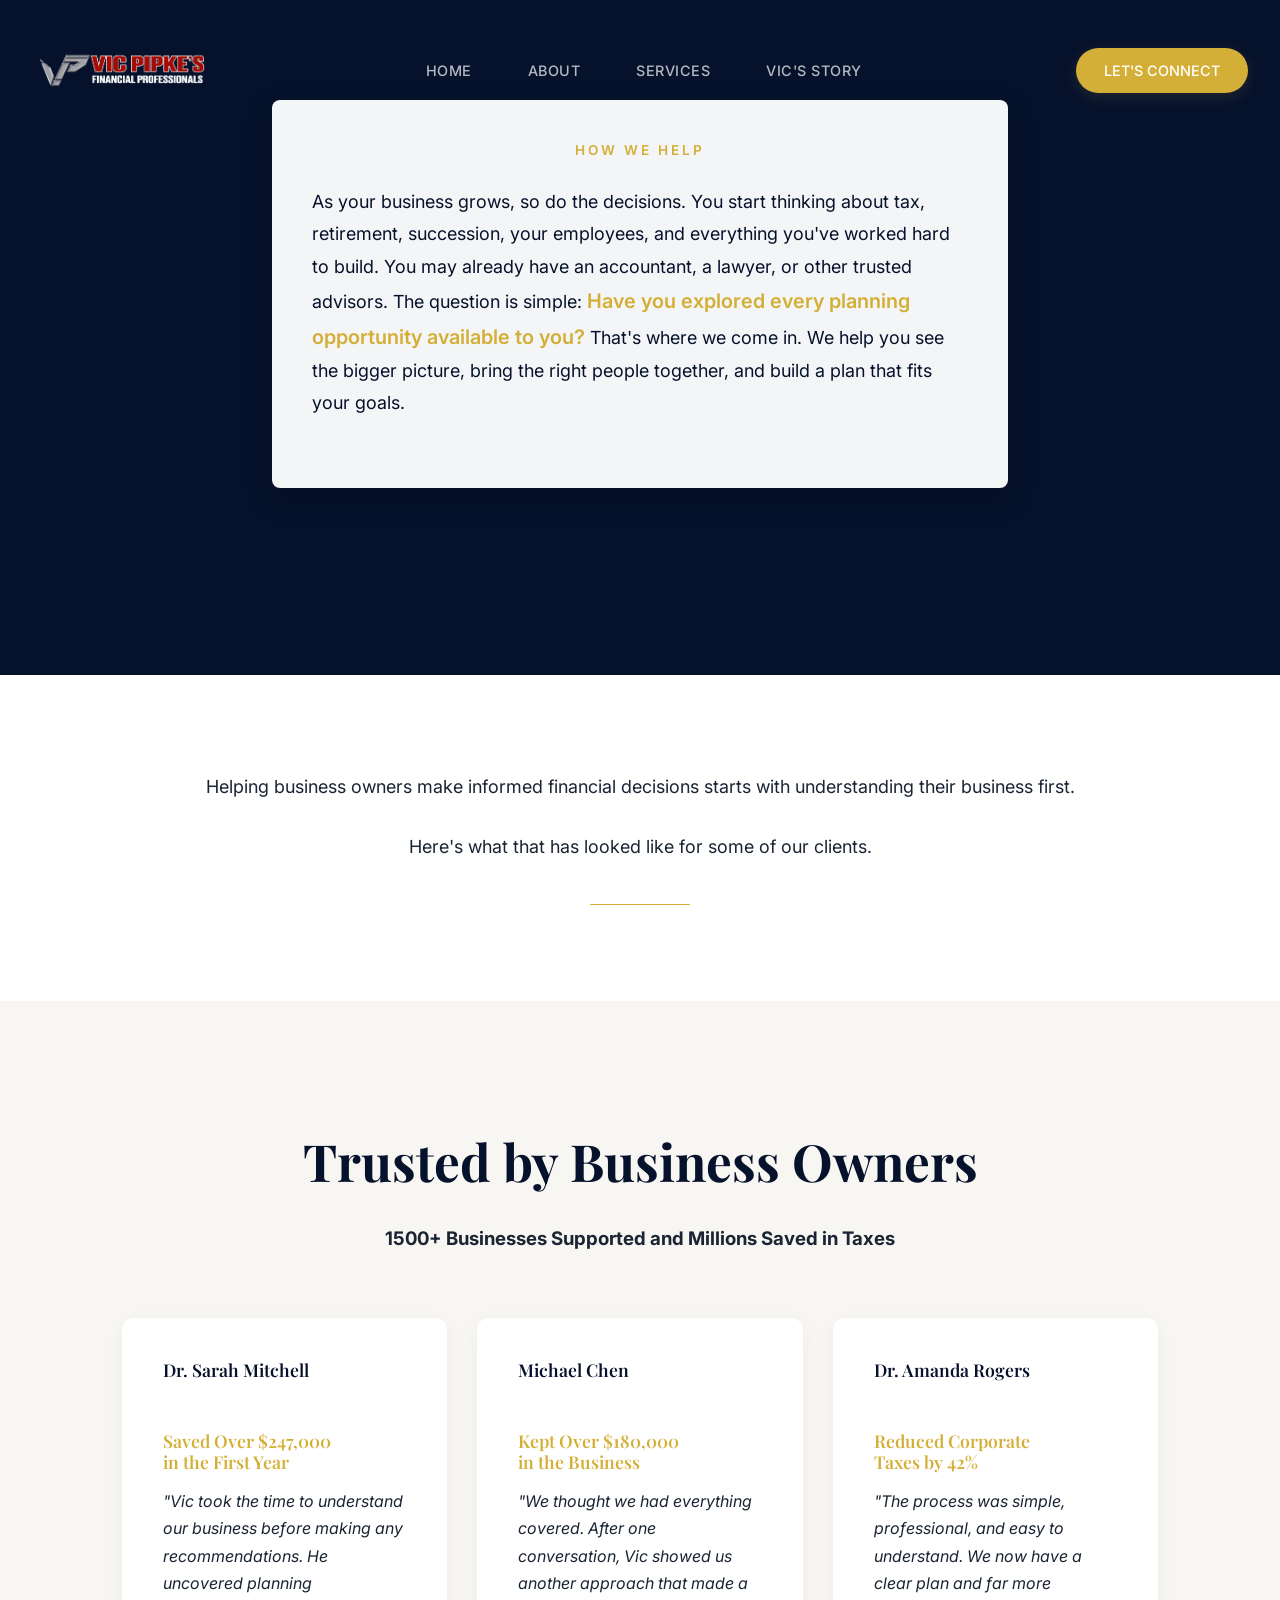
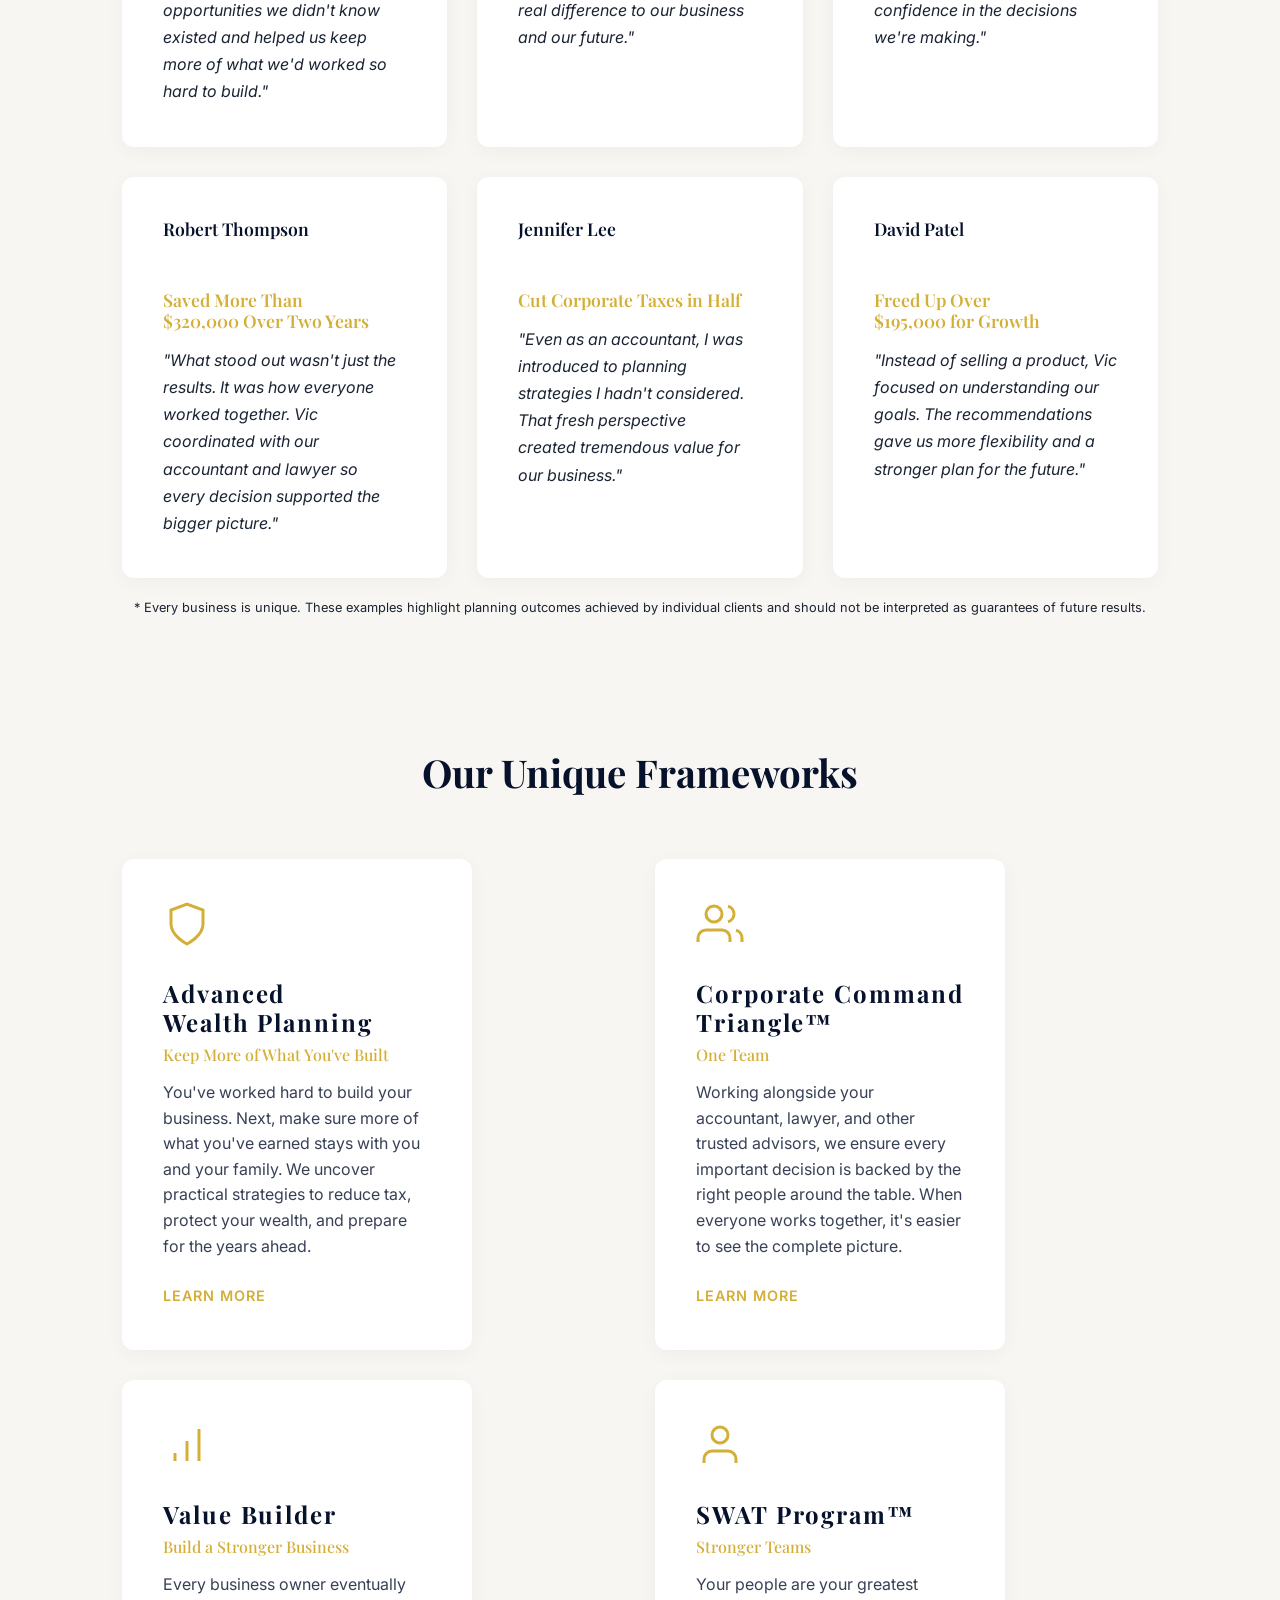
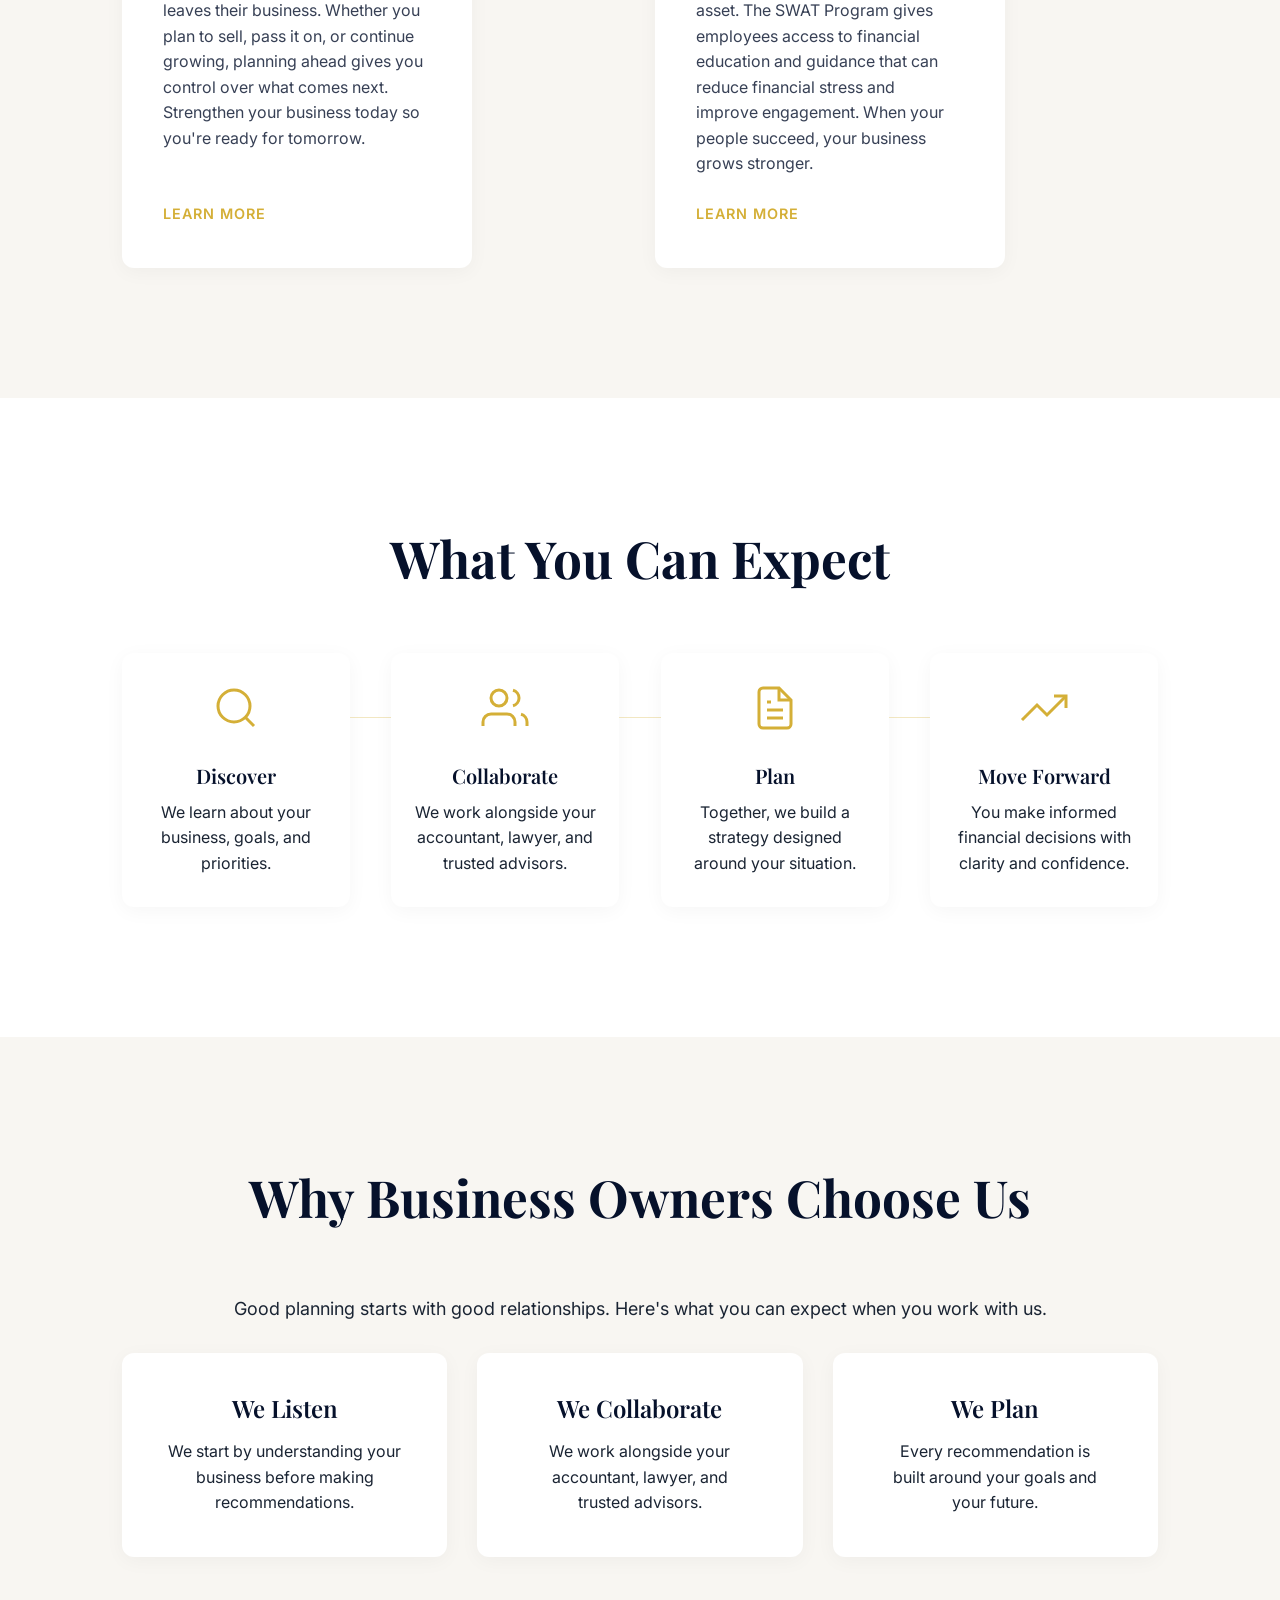
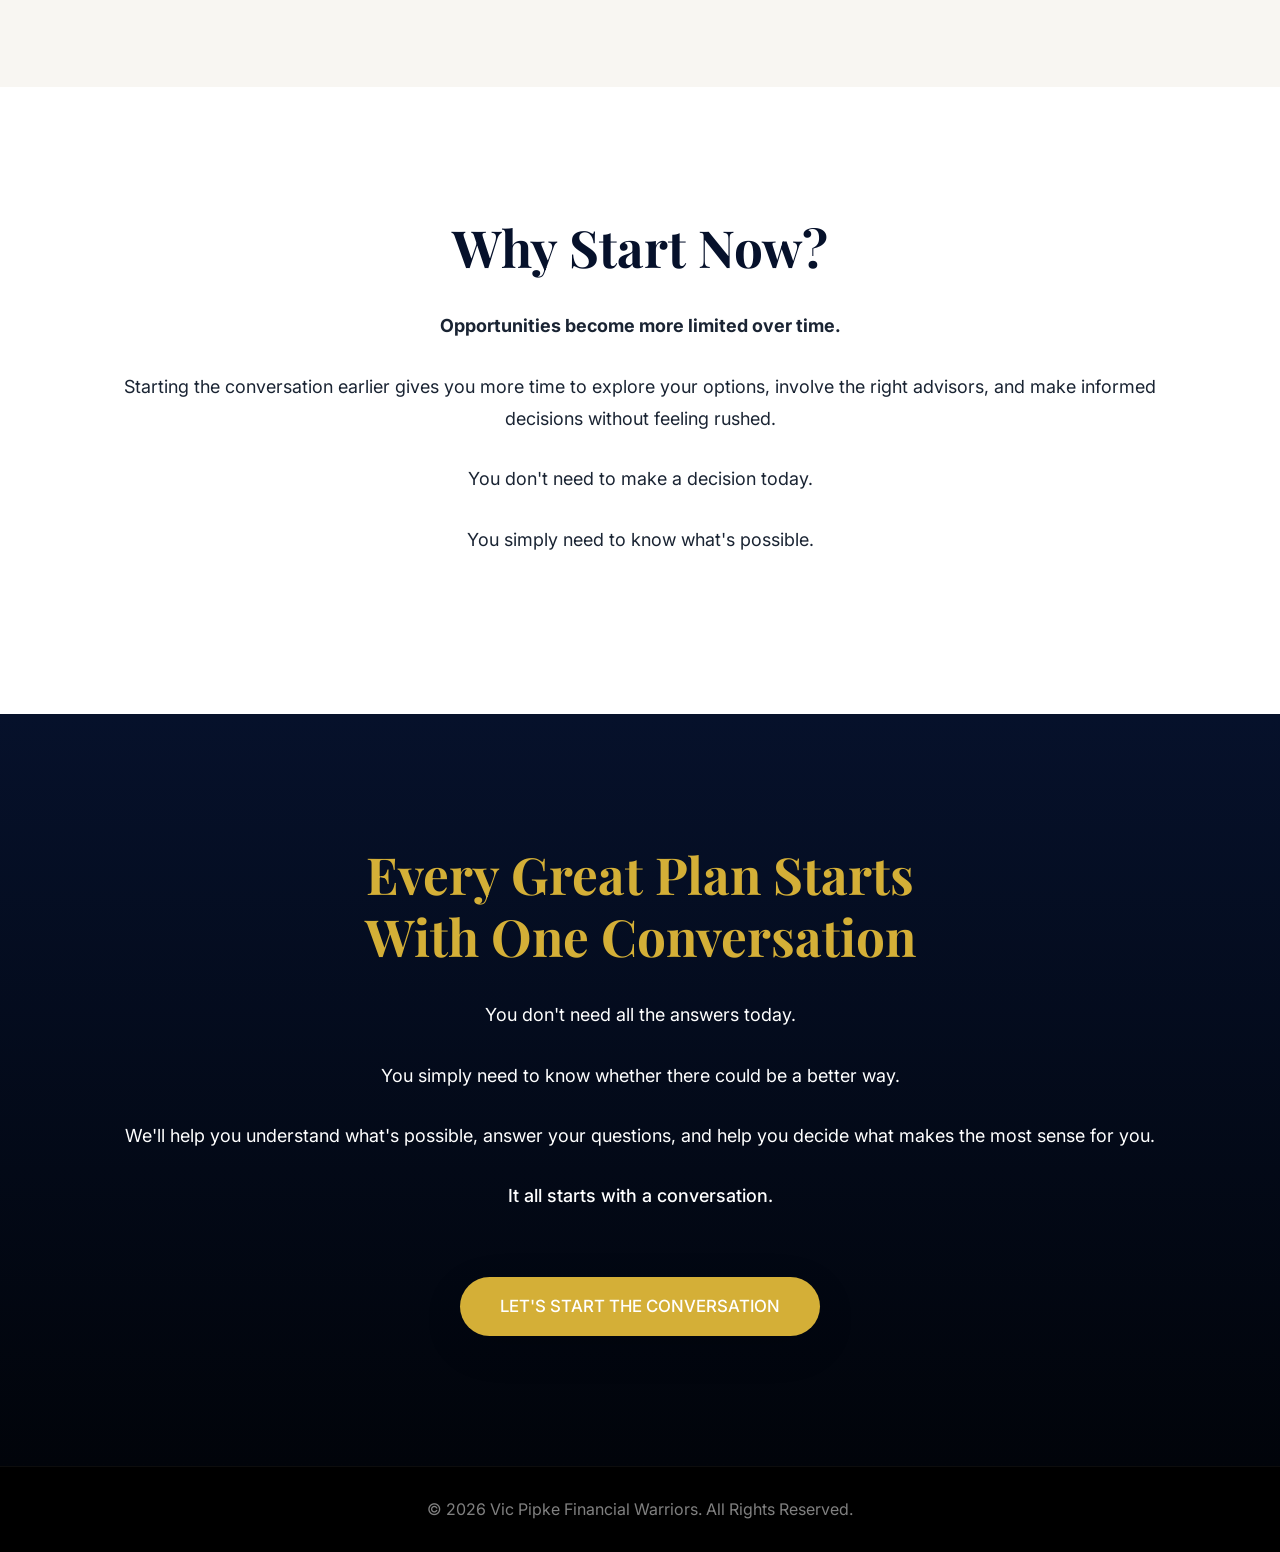
==== services.html @ 6a3a05a7 "update" ====
<!DOCTYPE html>
<html lang="en">
<head>
  <meta charset="UTF-8">
  <meta name="viewport" content="width=device-width, initial-scale=1.0">
  <title>How We Help | Vic Pipke Financial Warriors</title>
  <link rel="stylesheet" href="assets/css/styles.css">
  <link rel="preconnect" href="https://fonts.googleapis.com">
  <link rel="preconnect" href="https://fonts.gstatic.com" crossorigin>
  <link href="https://fonts.googleapis.com/css2?family=Playfair+Display:wght@400;500;600;700&family=Inter:wght@300;400;500;600&display=swap" rel="stylesheet">
</head>
<body>

  <!-- Premium Main Navigation -->
  <header class="site-header">
    <div class="nav-container">
      <div class="nav-logo">
        <a href="index.html">
          <img src="assets/images/vic-pipke-logo.png" alt="Vic Pipke's Financial Professionals Logo">
        </a>
      </div>
      <div class="nav-links-wrapper desktop-nav">
        <div class="nav-active-indicator"></div>
        <ul class="nav-links">
          <li><a href="index.html" class="nav-link">HOME</a></li>
          <li><a href="about.html" class="nav-link">ABOUT</a></li>
          <li><a href="services.html" class="nav-link" style="color: var(--color-primary); font-weight: 500;">SERVICES</a></li>
          <li><a href="index.html#story" class="nav-link">VIC'S STORY</a></li>
        </ul>
      </div>
      <div class="nav-controls">
        <div class="nav-cta">
          <a href="https://calendly.com/vp--22/qualifying-call" target="_blank" rel="noopener noreferrer" class="button-primary"><span class="btn-text">LET'S CONNECT</span><div class="btn-sweep"></div></a>
        </div>
        <button class="mobile-menu-toggle" aria-label="Toggle menu" aria-expanded="false">
          <span class="hamburger-line"></span>
          <span class="hamburger-line"></span>
          <span class="hamburger-line"></span>
        </button>
      </div>
    </div>
    
    <div class="mobile-menu" aria-hidden="true">
      <ul class="mobile-nav-links">
        <li><a href="index.html" class="mobile-nav-link">HOME</a></li>
        <li><a href="about.html" class="mobile-nav-link">ABOUT</a></li>
        <li><a href="services.html" class="mobile-nav-link" style="color: var(--color-primary);">SERVICES</a></li>
        <li><a href="index.html#story" class="mobile-nav-link">VIC'S STORY</a></li>
      </ul>
    </div>
  </header>

  <main>
    <section id="hero-services" class="hero-section hero-editorial bg-navy" style="min-height: 60vh; display: flex; align-items: center; justify-content: center; padding-top: 100px; padding-bottom: 100px;">
      <div class="hero-content-container services-hero-content">
        <div class="services-hero-inner silver-card">
          <div class="hero-eyebrow">How We Help</div>
          <div class="editorial-body services-hero-body" style="color: var(--color-navy); text-align: left;">
            <p>As your business grows, so do the decisions. You start thinking about tax, retirement, succession, your employees, and everything you've worked hard to build. You may already have an accountant, a lawyer, or other trusted advisors. The question is simple: <span class="highlight-text">Have you explored every planning opportunity available to you?</span> That's where we come in. We help you see the bigger picture, bring the right people together, and build a plan that fits your goals.</p>
          </div>
        </div>
      </div>
    </section>

    <!-- Hero Transition -->
    <section class="hero-transition bg-white">
      <div class="container">
        <div class="transition-content text-center">
          <p class="editorial-body">Helping business owners make informed financial decisions starts with understanding their business first.</p>
          <p class="editorial-body">Here's what that has looked like for some of our clients.</p>
        </div>
        <div class="premium-divider-gold"></div>
      </div>
    </section>

    <!-- Testimonials Section -->
    <section id="testimonials" class="testimonials-section bg-cream section-spacing">
      <div class="container">
        <div class="section-header text-center">
          <h1 class="section-heading">Trusted by Business Owners</h1>
          <p style="font-weight: bold; font-size: 14pt; margin-top: 15px;">1500+ Businesses Supported and Millions Saved in Taxes</p>
        </div>
        
        <div class="testimonial-grid">
          <!-- Featured Testimonial -->
          <div class="unified-card">
            <div class="client-meta">
              <div class="client-info">
                <h3 class="client-name">Dr. Sarah Mitchell</h3>
                <p class="client-title">Dental Practice Owner</p>
              </div>
            </div>
            <h4 class="savings-headline">Saved Over $247,000 in the First Year</h4>
            <p class="testimonial-quote">"Vic took the time to understand our business before making any recommendations. He uncovered planning opportunities we didn't know existed and helped us keep more of what we'd worked so hard to build."</p>
          </div>

          <!-- Supporting Testimonial 2 -->
          <div class="unified-card">
            <div class="client-meta">
              <div class="client-info">
                <h3 class="client-name">Michael Chen</h3>
                <p class="client-title">Software Development Firm</p>
              </div>
            </div>
            <h4 class="savings-headline">Kept Over $180,000 in the Business</h4>
            <p class="testimonial-quote">"We thought we had everything covered. After one conversation, Vic showed us another approach that made a real difference to our business and our future."</p>
          </div>

          <!-- Supporting Testimonial 3 -->
          <div class="unified-card">
            <div class="client-meta">
              <div class="client-info">
                <h3 class="client-name">Dr. Amanda Rogers</h3>
                <p class="client-title">Medical Clinic</p>
              </div>
            </div>
            <h4 class="savings-headline">Reduced Corporate Taxes by 42%</h4>
            <p class="testimonial-quote">"The process was simple, professional, and easy to understand. We now have a clear plan and far more confidence in the decisions we're making."</p>
          </div>

          <!-- Supporting Testimonial 4 -->
          <div class="unified-card">
            <div class="client-meta">
              <div class="client-info">
                <h3 class="client-name">Robert Thompson</h3>
                <p class="client-title">Real Estate Developer</p>
              </div>
            </div>
            <h4 class="savings-headline">Saved More Than $320,000 Over Two Years</h4>
            <p class="testimonial-quote">"What stood out wasn't just the results. It was how everyone worked together. Vic coordinated with our accountant and lawyer so every decision supported the bigger picture."</p>
          </div>

          <!-- Supporting Testimonial 5 -->
          <div class="unified-card">
            <div class="client-meta">
              <div class="client-info">
                <h3 class="client-name">Jennifer Lee</h3>
                <p class="client-title">Accounting Firm Owner</p>
              </div>
            </div>
            <h4 class="savings-headline">Cut Corporate Taxes in Half</h4>
            <p class="testimonial-quote">"Even as an accountant, I was introduced to planning strategies I hadn't considered. That fresh perspective created tremendous value for our business."</p>
          </div>

          <!-- Supporting Testimonial 6 -->
          <div class="unified-card">
            <div class="client-meta">
              <div class="client-info">
                <h3 class="client-name">David Patel</h3>
                <p class="client-title">Manufacturing Business Owner</p>
              </div>
            </div>
            <h4 class="savings-headline">Freed Up Over $195,000 for Growth</h4>
            <p class="testimonial-quote">"Instead of selling a product, Vic focused on understanding our goals. The recommendations gave us more flexibility and a stronger plan for the future."</p>
          </div>
        </div>
        <p class="disclaimer-text text-center mt-l">* Every business is unique. These examples highlight planning outcomes achieved by individual clients and should not be interpreted as guarantees of future results.</p>
      </div>
    </section>



    <!-- Planning Framework Cards -->
    <section id="frameworks" class="frameworks-section bg-cream section-spacing" style="padding-top: 0;">
      <div class="container">
        <div class="section-header text-center">
          <h2 class="section-heading">Our Unique Frameworks</h2>
        </div>
        <div class="framework-cards-grid">
          
          <!-- Card One -->
          <div class="unified-card framework-card">
            <div class="framework-icon-container">
              <svg class="gold-outline-icon" viewBox="0 0 24 24" fill="none" stroke="currentColor" stroke-width="1.5"><path d="M12 22s8-4 8-10V5l-8-3-8 3v7c0 6 8 10 8 10z"></path></svg>
            </div>
            <h3 class="card-heading">Advanced Wealth Planning</h3>
            <h4 class="card-subheading">Keep More of What You've Built</h4>
            <p class="card-body">You've worked hard to build your business. Next, make sure more of what you've earned stays with you and your family. We uncover practical strategies to reduce tax, protect your wealth, and prepare for the years ahead.</p>
            <div class="card-footer">
              <a href="https://calendly.com/vp--22/qualifying-call" class="gold-text-btn">Learn More</a>
            </div>
          </div>

          <!-- Card Two -->
          <div class="unified-card framework-card">
            <div class="framework-icon-container">
              <svg class="gold-outline-icon" viewBox="0 0 24 24" fill="none" stroke="currentColor" stroke-width="1.5"><path d="M17 21v-2a4 4 0 0 0-4-4H5a4 4 0 0 0-4 4v2"></path><circle cx="9" cy="7" r="4"></circle><path d="M23 21v-2a4 4 0 0 0-3-3.87"></path><path d="M16 3.13a4 4 0 0 1 0 7.75"></path></svg>
            </div>
            <h3 class="card-heading">Corporate Command Triangle™</h3>
            <h4 class="card-subheading">One Team</h4>
            <p class="card-body">Working alongside your accountant, lawyer, and other trusted advisors, we ensure every important decision is backed by the right people around the table. When everyone works together, it's easier to see the complete picture.</p>
            <div class="card-footer">
              <a href="https://calendly.com/vp--22/qualifying-call" class="gold-text-btn">Learn More</a>
            </div>
          </div>

          <!-- Card Three -->
          <div class="unified-card framework-card">
            <div class="framework-icon-container">
              <svg class="gold-outline-icon" viewBox="0 0 24 24" fill="none" stroke="currentColor" stroke-width="1.5"><line x1="12" y1="20" x2="12" y2="10"></line><line x1="18" y1="20" x2="18" y2="4"></line><line x1="6" y1="20" x2="6" y2="16"></line></svg>
            </div>
            <h3 class="card-heading">Value Builder</h3>
            <h4 class="card-subheading">Build a Stronger Business</h4>
            <p class="card-body">Every business owner eventually leaves their business. Whether you plan to sell, pass it on, or continue growing, planning ahead gives you control over what comes next. Strengthen your business today so you're ready for tomorrow.</p>
            <div class="card-footer">
              <a href="https://calendly.com/vp--22/qualifying-call" class="gold-text-btn">Learn More</a>
            </div>
          </div>

          <!-- Card Four -->
          <div class="unified-card framework-card">
            <div class="framework-icon-container">
              <svg class="gold-outline-icon" viewBox="0 0 24 24" fill="none" stroke="currentColor" stroke-width="1.5"><path d="M20 21v-2a4 4 0 0 0-4-4H8a4 4 0 0 0-4 4v2"></path><circle cx="12" cy="7" r="4"></circle></svg>
            </div>
            <h3 class="card-heading">SWAT Program™</h3>
            <h4 class="card-subheading">Stronger Teams</h4>
            <p class="card-body">Your people are your greatest asset. The SWAT Program gives employees access to financial education and guidance that can reduce financial stress and improve engagement. When your people succeed, your business grows stronger.</p>
            <div class="card-footer">
              <a href="https://calendly.com/vp--22/qualifying-call" class="gold-text-btn">Learn More</a>
            </div>
          </div>

        </div>
      </div>
    </section>

    <!-- What You Can Expect (Process) -->
    <section id="process" class="process-section bg-white section-spacing">
      <div class="container">
        <div class="section-header text-center">
          <h1 class="section-heading">What You Can Expect</h1>
        </div>
        
        <div class="process-timeline-container">
          <!-- Step 1 -->
          <div class="unified-card process-card">
            <div class="process-icon">
              <svg class="gold-outline-icon" viewBox="0 0 24 24" fill="none" stroke="currentColor" stroke-width="1.5"><circle cx="11" cy="11" r="8"></circle><line x1="21" y1="21" x2="16.65" y2="16.65"></line></svg>
            </div>
            <h3 class="card-heading text-center">Discover</h3>
            <p class="card-body text-center">We learn about your business, goals, and priorities.</p>
          </div>
          
          <div class="timeline-connector"></div>

          <!-- Step 2 -->
          <div class="unified-card process-card">
            <div class="process-icon">
              <svg class="gold-outline-icon" viewBox="0 0 24 24" fill="none" stroke="currentColor" stroke-width="1.5"><path d="M17 21v-2a4 4 0 0 0-4-4H5a4 4 0 0 0-4 4v2"></path><circle cx="9" cy="7" r="4"></circle><path d="M23 21v-2a4 4 0 0 0-3-3.87"></path><path d="M16 3.13a4 4 0 0 1 0 7.75"></path></svg>
            </div>
            <h3 class="card-heading text-center">Collaborate</h3>
            <p class="card-body text-center">We work alongside your accountant, lawyer, and trusted advisors.</p>
          </div>

          <div class="timeline-connector"></div>

          <!-- Step 3 -->
          <div class="unified-card process-card">
            <div class="process-icon">
              <svg class="gold-outline-icon" viewBox="0 0 24 24" fill="none" stroke="currentColor" stroke-width="1.5"><path d="M14 2H6a2 2 0 0 0-2 2v16a2 2 0 0 0 2 2h12a2 2 0 0 0 2-2V8z"></path><polyline points="14 2 14 8 20 8"></polyline><line x1="16" y1="13" x2="8" y2="13"></line><line x1="16" y1="17" x2="8" y2="17"></line><polyline points="10 9 9 9 8 9"></polyline></svg>
            </div>
            <h3 class="card-heading text-center">Plan</h3>
            <p class="card-body text-center">Together, we build a strategy designed around your situation.</p>
          </div>

          <div class="timeline-connector"></div>

          <!-- Step 4 -->
          <div class="unified-card process-card">
            <div class="process-icon">
              <svg class="gold-outline-icon" viewBox="0 0 24 24" fill="none" stroke="currentColor" stroke-width="1.5"><polyline points="23 6 13.5 15.5 8.5 10.5 1 18"></polyline><polyline points="17 6 23 6 23 12"></polyline></svg>
            </div>
            <h3 class="card-heading text-center">Move Forward</h3>
            <p class="card-body text-center">You make informed financial decisions with clarity and confidence.</p>
          </div>
        </div>
      </div>
    </section>

    <!-- Why Business Owners Choose Us -->
    <section class="features-section bg-cream section-spacing">
      <div class="container">
        <div class="section-header text-center">
          <h1 class="section-heading">Why Business Owners Choose Us</h1>
        </div>
        <div class="transition-content mx-auto mt-m mb-xl text-center">
          <p class="editorial-body">Good planning starts with good relationships. Here's what you can expect when you work with us.</p>
        </div>
        
        <div class="feature-cards-grid">
          <!-- Feature 1 -->
          <div class="unified-card feature-card text-center">
            <h2 class="card-heading">We Listen</h2>
            <p class="card-body">We start by understanding your business before making recommendations.</p>
          </div>
          <!-- Feature 2 -->
          <div class="unified-card feature-card text-center">
            <h2 class="card-heading">We Collaborate</h2>
            <p class="card-body">We work alongside your accountant, lawyer, and trusted advisors.</p>
          </div>
          <!-- Feature 3 -->
          <div class="unified-card feature-card text-center">
            <h2 class="card-heading">We Plan</h2>
            <p class="card-body">Every recommendation is built around your goals and your future.</p>
          </div>
        </div>
      </div>
    </section>

    <!-- Why Start Now? -->
    <section class="why-start-now bg-white section-spacing">
      <div class="container text-center">
        <h1 class="section-heading">Why Start Now?</h1>
        <div class="transition-content mx-auto mt-m">
          <p class="editorial-body"><strong>Opportunities become more limited over time.</strong></p>
          <p class="editorial-body">Starting the conversation earlier gives you more time to explore your options, involve the right advisors, and make informed decisions without feeling rushed.</p>
          <p class="editorial-body">You don't need to make a decision today.</p>
          <p class="editorial-body">You simply need to know what's possible.</p>
        </div>
      </div>
    </section>



    <!-- Final CTA -->
    <section class="final-cta-section section-spacing">
      <div class="container">
        <div class="final-cta-content text-center">
          <h1 class="section-heading" style="color: var(--color-primary);">Every Great Plan Starts With One Conversation</h1>
          <div class="transition-content mx-auto mt-l mb-xl">
            <p class="editorial-body" style="color: var(--color-text-light);">You don't need all the answers today.</p>
            <p class="editorial-body" style="color: var(--color-text-light);">You simply need to know whether there could be a better way.</p>
            <p class="editorial-body" style="color: var(--color-text-light);">We'll help you understand what's possible, answer your questions, and help you decide what makes the most sense for you.</p>
          </div>
          
          <p class="editorial-body" style="color: var(--color-text-light); font-weight: 500; margin-bottom: 24px;">It all starts with a conversation.</p>
          
          <div class="cta-container-center final-cta-wrapper">
            <a href="https://calendly.com/vp--22/qualifying-call" target="_blank" rel="noopener noreferrer" class="button-primary final-cta-btn">LET'S START THE CONVERSATION</a>
          </div>
        </div>
      </div>
    </section>

  </main>

  <footer class="site-footer">
    <div class="container">
      <p>&copy; 2026 Vic Pipke Financial Warriors. All Rights Reserved.</p>
    </div>
  </footer>

  <script src="assets/js/script.js"></script>
</body>
</html>
---- assets/css/styles.css ----
/* =========================================
   1. Core Variables & Reset
   ========================================= */
:root {
    --color-primary: #D4AF37; /* Metallic Gold */
    --color-primary-dark: #B5952F;
    --color-bg: #F4F6F9;
    --color-bg-dark: #06112B; /* Deep Navy */
    --color-bg-card: #ffffff;
    --color-text: #1A2433;
    --color-text-light: #ffffff;
    --color-text-muted: #5A6A85;
    
    /* New Global Hierarchy */
    --color-heading: #FFFFFF;
    --color-subtitle: #F4EFE6;
    --color-gold: #D4AF37;
    --color-navy: #06112B;

    --font-heading: 'Playfair Display', serif;
    --font-main: 'Inter', system-ui, -apple-system, sans-serif;
    --spacing-xs: 0.5rem;
    --spacing-sm: 1rem;
    --spacing-md: 2rem;
    --spacing-lg: 4rem;
    --spacing-xl: 6rem;
    --container-width: 1100px;
    --border-radius: 8px;
    --glass-radius: 28px;
    --transition: all 0.3s ease;

    /* Animation & Interaction 2026 */
    --ease-premium: cubic-bezier(.22,.61,.36,1);
    --duration-fast: 180ms;
    --duration-hover: 300ms;
    --duration-reveal: 800ms;
    --duration-story: 1000ms;
    --stagger: 80ms;
    --shadow-soft: 0 12px 40px rgba(0,0,0,.12);
    --shadow-medium: 0 20px 60px rgba(0,0,0,.18);
    --glass-border: rgba(255,255,255,.08);
}

* {
    margin: 0;
    padding: 0;
    box-sizing: border-box;
}

html {
    scroll-behavior: smooth;
}

/* Reduced Motion Fallback */
@media (prefers-reduced-motion: reduce) {
    *,
    *::before,
    *::after {
        animation: none !important;
        transition: none !important;
        scroll-behavior: auto !important;
    }
}

/* Global Reveal Pattern */
.reveal {
    opacity: 0;
    transform: translate3d(-60px, 0, 0);
    filter: blur(8px);
    will-change: transform, opacity, filter;
    transition: 
        transform var(--duration-reveal) var(--ease-premium),
        opacity var(--duration-reveal) var(--ease-premium),
        filter var(--duration-reveal) var(--ease-premium);
}
.reveal-visible {
    opacity: 1;
    transform: translate3d(0, 0, 0);
    filter: blur(0);
}

/* Ambient Background Motion */
@keyframes ambientShift {
    0% { transform: translate3d(0,0,0) scale(1); }
    50% { transform: translate3d(20px,-15px,0) scale(1.03); }
    100% { transform: translate3d(0,0,0) scale(1); }
}

/* Premium Image Parallax/Scale */
.hero-bg-img, .story-image {
    will-change: transform;
    animation: premiumImageScale 40s linear infinite alternate;
}
@keyframes premiumImageScale {
    0% { transform: scale(1); }
    100% { transform: scale(1.04); }
}

body {
    font-family: var(--font-main);
    background-color: var(--color-bg);
    color: var(--color-text);
    line-height: 1.6;
    overflow-x: hidden;
}

a {
    text-decoration: none;
    color: inherit;
}

ul {
    list-style: none;
}

img {
    max-width: 100%;
    display: block;
}

.sr-only {
    position: absolute;
    width: 1px;
    height: 1px;
    padding: 0;
    margin: -1px;
    overflow: hidden;
    clip: rect(0, 0, 0, 0);
    border: 0;
}

/* =========================================
   2. Typography & Utilities
   ========================================= */
h1, h2, h3, h4 {
    font-family: var(--font-heading);
    font-weight: 600;
    line-height: 1.2;
    margin-bottom: var(--spacing-sm);
    color: var(--color-text);
}

/* Global Text Wrapping Strategy */
h1, h2, h3, h4, h5, h6, p, blockquote, li, 
.section-heading, .section-subheading, 
.hero-glass-panel h1, .introduction-headline, .feature-headline,
.final-cta-content h2, .floating-card blockquote p, 
.insight-card p, .faq-answer, .story-step {
    text-wrap: balance;
}

p, .section-subheading, .insight-card p, .story-step, 
.faq-answer, .floating-card blockquote p, .intro-copy, 
.cta-supporting, .feature-body, .assessment-answer, 
.video-supporting-statement {
    text-wrap: pretty;
}

h1 { font-size: clamp(2.5rem, 4vw, 4rem); }
h2 { font-size: clamp(2rem, 3vw, 2.75rem); }
h3 { font-size: clamp(1.25rem, 2vw, 1.5rem); }

.container {
    width: 100%;
    max-width: var(--container-width);
    margin: 0 auto;
    padding: 0 var(--spacing-md);
}

section {
    padding: var(--spacing-xl) 0;
}

.section-heading {
    text-align: center;
    max-width: 24ch;
    margin-left: auto;
    margin-right: auto;
    margin-bottom: var(--spacing-md);
    color: var(--color-navy);
    font-weight: bold;
}

.section-subheading {
    text-align: center;
    color: var(--color-subtitle);
    font-size: clamp(1.15rem, 1.3vw, 1.35rem);
    line-height: 1.8;
    max-width: 65ch;
    margin-left: auto;
    margin-right: auto;
    margin-bottom: var(--spacing-lg);
    font-weight: 400;
}

.intro-copy, .section-content {
    text-align: center;
    max-width: 75ch;
    margin-left: auto;
    margin-right: auto;
    margin-bottom: var(--spacing-lg);
    font-size: 1.125rem;
    color: var(--color-text-muted);
}

.section-kicker {
    color: var(--color-gold);
}

.mt-xl { margin-top: var(--spacing-xl); }

/* Buttons */
.button-primary {
    display: inline-flex;
    align-items: center;
    justify-content: center;
    padding: 0.75rem 1.75rem;
    border-radius: 50px;
    background-color: var(--color-primary);
    color: #ffffff;
    font-weight: 500;
    font-size: 0.95rem;
    border: none;
    cursor: pointer;
    text-align: center;
    position: relative;
    overflow: hidden;
    box-shadow: var(--shadow-soft);
    transition: transform var(--duration-hover) var(--ease-premium),
                box-shadow var(--duration-hover) var(--ease-premium),
                background-color var(--duration-hover) var(--ease-premium);
}
.button-primary::before {
    content: '';
    position: absolute;
    top: 0; left: -100%;
    width: 50%;
    height: 100%;
    background: linear-gradient(to right, transparent, rgba(255,255,255,0.25), transparent);
    transform: skewX(-20deg);
    transition: none;
}
.button-primary:hover {
    background-color: var(--color-primary-dark);
    transform: translateY(-2px);
    box-shadow: var(--shadow-medium);
}
.button-primary:hover::before {
    animation: goldSweep 1s var(--ease-premium) forwards;
}
@keyframes goldSweep {
    100% { left: 200%; }
}

.final-cta-wrapper {
    margin-top: 5rem;
}
.final-cta-btn {
    padding: 1rem 2.5rem;
    font-size: 1.05rem;
}

.cta-container-center {
    text-align: center;
    margin-top: var(--spacing-lg);
}

.cta-pretext {
    margin-bottom: var(--spacing-sm);
    font-style: italic;
    color: var(--color-text-muted);
}

/* =========================================
   3. Navigation (Sticky Glass)
   ========================================= */
/* =========================================
   3. Navigation (Premium Floating Glass)
   ========================================= */
.site-header {
    position: fixed;
    top: 16px;
    left: 50%;
    transform: translateX(-50%);
    width: 100%;
    max-width: 1400px;
    z-index: 1000;
    transition: all 0.4s ease;
    border-radius: 18px;
    /* Layer 1: Dark Navy Glass (default transparentish, becomes strong on scroll) */
    background: transparent;
    /* Cursor Spotlight Variables */
    --x: 50%;
    --y: 50%;
}

.site-header::before {
    /* Spotlight pseudo-element */
    content: '';
    position: absolute;
    top: 0; left: 0; right: 0; bottom: 0;
    border-radius: 18px;
    background: radial-gradient(circle 150px at var(--x) var(--y), rgba(212,175,55,0.06), transparent);
    opacity: 0;
    transition: opacity 0.4s ease;
    pointer-events: none;
    z-index: 0;
}

.site-header.is-scrolled {
    background: rgba(6, 17, 43, 0.82);
    backdrop-filter: blur(20px);
    -webkit-backdrop-filter: blur(20px);
    /* Layer 2: Inner highlight */
    box-shadow: inset 0 0 0 1px rgba(255, 255, 255, 0.04), 
                0 12px 60px rgba(0, 0, 0, 0.25); /* Layer 4: Soft shadow */
    border: 1px solid rgba(255, 255, 255, 0.08);
}

.site-header.is-scrolled::before {
    opacity: 1; /* Show spotlight only when scrolled */
}

/* Premium Edge Lighting */
.site-header::after {
    content: '';
    position: absolute;
    top: 0;
    left: 0;
    width: 100%;
    height: 1px;
    background: linear-gradient(90deg, transparent, rgba(212,175,55,0.2), transparent);
    border-radius: 18px 18px 0 0;
    opacity: 0;
    transition: opacity 0.4s ease;
}

.site-header.is-scrolled::after {
    opacity: 1;
}

.nav-container {
    position: relative;
    z-index: 1;
    display: flex;
    justify-content: space-between;
    align-items: center;
    padding: 1.25rem 2rem;
    transition: padding 0.4s ease;
}

.site-header.is-scrolled .nav-container {
    padding: 1rem 2rem; /* Smart Compression */
}

.nav-logo a {
    display: block;
    transition: opacity 0.3s ease;
}

.nav-logo a:hover {
    opacity: 0.8;
}

.nav-logo img {
    height: 69px;
    width: auto;
    transition: transform 0.4s ease, opacity 0.4s ease;
    transform-origin: left center;
}

.site-header.is-scrolled .nav-logo img {
    transform: scale(0.95); /* Logo Authority Treatment */
}

.nav-links-wrapper {
    position: relative;
    display: flex;
    align-items: center;
}

.nav-links {
    display: flex;
    gap: 56px; /* Spacing: 48px-64px */
    align-items: center;
    margin: 0;
    padding: 0;
}

.nav-links li {
    position: relative;
}

.nav-link {
    display: block;
    font-size: 0.9rem;
    font-weight: 500;
    letter-spacing: 0.5px;
    color: rgba(255, 255, 255, 0.7);
    padding: 0.5rem 0;
    transition: all 0.3s ease;
}

.site-header:not(.is-scrolled) .nav-link {
    color: var(--color-text); /* Ensure visibility if hero isn't dark enough, though hero is dark */
}

/* Micro Interaction System */
.nav-link:hover {
    color: #D4AF37; /* Stage 1: Color transition */
    transform: translateY(-2px); /* Stage 2: Subtle lift */
    text-shadow: 0 0 12px rgba(212, 175, 55, 0.3); /* Premium glow */
}

/* Active Link Indicator */
.nav-active-indicator {
    position: absolute;
    bottom: -2px;
    left: 0;
    height: 2px;
    background-color: #D4AF37;
    border-radius: 2px;
    transition: transform 0.4s cubic-bezier(0.25, 1, 0.5, 1), width 0.4s cubic-bezier(0.25, 1, 0.5, 1);
    opacity: 0; /* Hidden by default until JS initializes it */
    box-shadow: 0 0 8px rgba(212, 175, 55, 0.5);
}

/* CTA Pill Button (Navbar) */
.nav-cta .button-primary {
    position: relative;
    display: inline-flex;
    align-items: center;
    justify-content: center;
    padding: 0.7rem 1.75rem;
    border-radius: 50px; /* Pill shape */
    background: var(--color-primary);
    color: #ffffff; 
    font-weight: 500;
    font-size: 0.9rem;
    border: none;
    cursor: pointer;
    overflow: hidden;
    transition: transform 0.3s ease, box-shadow 0.3s ease, background-color 0.3s ease;
    box-shadow: 0 4px 15px rgba(197, 160, 89, 0.15);
}

.nav-cta .button-primary:hover {
    background-color: var(--color-primary-dark);
    transform: translateY(-1px);
    box-shadow: 0 6px 20px rgba(197, 160, 89, 0.25);
}

.nav-cta .btn-text {
    position: relative;
    z-index: 2;
}

/* Reflective Sweep */
.btn-sweep {
    position: absolute;
    top: 0;
    left: -150%;
    width: 50%;
    height: 100%;
    background: linear-gradient(90deg, transparent, rgba(255,255,255,0.4), transparent);
    transform: skewX(-20deg);
    animation: sweep 12s infinite linear;
    z-index: 1;
}

@keyframes sweep {
    0% { left: -150%; }
    10% { left: 200%; }
    100% { left: 200%; }
}

/* Scroll Progress Indicator */
.nav-progress-indicator {
    position: absolute;
    bottom: -1px;
    left: 18px;
    height: 1px;
    background-color: #D4AF37;
    width: 0%;
    border-radius: 1px;
    transition: width 0.1s linear;
    opacity: 0;
}

.site-header.is-scrolled .nav-progress-indicator {
    opacity: 1;
}

/* =========================================
   3.5. Mobile Navigation
   ========================================= */
.nav-controls {
    display: flex;
    align-items: center;
    gap: 1.5rem;
}

.mobile-menu-toggle {
    display: none;
    flex-direction: column;
    justify-content: space-between;
    width: 24px;
    height: 18px;
    background: none;
    border: none;
    cursor: pointer;
    padding: 0;
    z-index: 100;
}

.hamburger-line {
    width: 100%;
    height: 2px;
    background-color: var(--color-primary);
    border-radius: 2px;
    transition: all 0.3s ease;
}

/* Mobile Menu Container */
.mobile-menu {
    position: absolute;
    top: 100%;
    left: 0;
    width: 100%;
    background: rgba(6, 17, 43, 0.95);
    backdrop-filter: blur(20px);
    -webkit-backdrop-filter: blur(20px);
    border-top: 1px solid rgba(255, 255, 255, 0.08);
    padding: 2rem;
    opacity: 0;
    transform: translateY(-10px);
    pointer-events: none;
    transition: opacity 0.3s ease, transform 0.3s ease;
}

.mobile-menu.is-open {
    opacity: 1;
    transform: translateY(0);
    pointer-events: auto;
}

.mobile-nav-links {
    display: flex;
    flex-direction: column;
    gap: 1.5rem;
    list-style: none;
    margin: 0;
    padding: 0;
    text-align: center;
}

.mobile-nav-link {
    color: var(--color-text-light);
    font-size: 1.1rem;
    font-weight: 500;
    letter-spacing: 1px;
    transition: color 0.3s ease;
}

.mobile-nav-link:hover {
    color: var(--color-primary);
}

@media (max-width: 1024px) {
    .desktop-nav {
        display: none;
    }
    
    .mobile-menu-toggle {
        display: flex;
    }
    
    .nav-cta .button-primary {
        padding: 12px 20px;
        font-size: 14px;
        min-height: auto;
    }
}

/* =========================================
   4. Hero Section
   ========================================= */
.hero-section {
    position: relative;
    min-height: 100vh;
    display: flex;
    align-items: center;
    padding-top: 80px; /* offset nav */
    overflow: hidden;
}

.hero-background {
    position: absolute;
    top: 0;
    left: 0;
    width: 100%;
    height: 100%;
    z-index: 1;
}

.hero-bg-img {
    width: 100%;
    height: 100%;
    object-fit: cover; /* Changed to cover to remove navy gutters */
    object-position: 75% center; /* Ensure Vic is fully visible on all screens */
}

.hero-overlay {
    position: absolute;
    top: 0;
    left: 0;
    width: 100%;
    height: 100%;
    background-color: rgba(6, 17, 43, 0.65); /* Deep Navy Overlay */
    background-image: radial-gradient(circle at top right, rgba(212, 175, 55, 0.12), transparent 50%);
    animation: ambientShift 60s linear infinite alternate;
}

.hero-content-container {
    position: relative;
    z-index: 2;
    width: 100%;
    max-width: none; /* Let content reach edges for absolute positioning */
    margin: 0 auto;
    padding: 0 var(--spacing-md);
    height: 100%;
}

.hero-glass-panel {
    background: rgba(6, 17, 43, 0.74);
    backdrop-filter: blur(10px);
    -webkit-backdrop-filter: blur(10px);
    border: 1px solid rgba(255, 255, 255, 0.08);
    box-shadow: 0 20px 80px rgba(0, 0, 0, 0.20), inset 0 1px 0 rgba(255, 255, 255, 0.05);
    border-radius: 24px;
    padding: 36px 40px;
    width: 100%;
    max-width: 620px;
    color: var(--color-text-light);
    margin: 0 auto;
}

@media (min-width: 1024px) {
    .hero-glass-panel {
        position: absolute;
        left: 200px;
        top: calc(58% + 150px);
        transform: translateY(-50%);
        margin: 0;
    }
}

.hero-glass-panel h1 {
    color: var(--color-text-light);
    font-size: clamp(2rem, 2.5vw, 2.5rem); 
    max-width: 100%;
    margin-inline: auto;
    line-height: 0.95;
    letter-spacing: -0.03em;
    margin-bottom: 0; 
}

.hero-eyebrow {
    display: block;
    font-size: 0.85rem;
    letter-spacing: 2px;
    text-transform: uppercase;
    color: var(--color-primary);
    margin-bottom: 1rem; 
    font-weight: 600; 
}

/* =========================================
   4.5. Introduction Section
   ========================================= */
.introduction-section {
    padding: 120px 0;
    background-color: var(--color-bg);
}

.introduction-content {
    max-width: 800px;
    margin: 0 auto;
    text-align: center;
}

.introduction-headline {
    font-size: clamp(2.5rem, 4vw, 4rem);
    line-height: 1.05;
    margin-bottom: var(--spacing-lg);
    color: var(--color-text);
}

.introduction-body {
    font-size: 1.25rem;
    line-height: 1.8;
    max-width: 700px;
    margin: 0 auto 1.5rem;
    color: var(--color-text-muted);
}


/* =========================================
   5. Phase 1 Experience Overhaul Frameworks
   ========================================= */

/* Common Reusable Glass Style for dark backgrounds */
.glass-card {
    background: rgba(6, 17, 43, 0.4);
    backdrop-filter: blur(20px);
    -webkit-backdrop-filter: blur(20px);
    border: 1px solid var(--glass-border);
    box-shadow: inset 0 0 0 1px rgba(255,255,255,0.02),
                inset 0 20px 40px rgba(255,255,255,0.02),
                var(--shadow-soft);
    border-radius: 16px;
    padding: var(--spacing-lg);
    color: var(--color-text-light);
    transition: transform var(--duration-hover) var(--ease-premium), 
                border-color var(--duration-hover) var(--ease-premium),
                box-shadow var(--duration-hover) var(--ease-premium);
}
.glass-card:hover {
    transform: translateY(-6px) scale(1.01);
    border-color: rgba(212, 175, 55, 0.3); /* gold hint */
    box-shadow: inset 0 0 0 1px rgba(255,255,255,0.02),
                inset 0 20px 40px rgba(255,255,255,0.02),
                var(--shadow-medium);
}

/* Common Section Headers */
.section-padding {
    padding: 100px 0;
}
.section-header {
    text-align: center;
    max-width: 1100px;
    margin: 0 auto var(--spacing-lg);
    width: 100%;
}

/* Chapter 3: Featured Result ($6M+) */
.featured-case-study {
    background-color: var(--color-bg-dark);
}
.premium-feature-card {
    max-width: 800px;
    margin: 0 auto;
    text-align: center;
    padding: 60px 40px;
}
.feature-eyebrow {
    font-size: 0.9rem;
    letter-spacing: 2px;
    color: var(--color-primary);
    text-transform: uppercase;
    font-weight: 600;
}
.feature-massive-stat {
    font-family: var(--font-heading);
    font-size: clamp(4rem, 8vw, 8rem);
    color: #fff;
    line-height: 1;
    margin: 20px 0;
    text-shadow: 0 10px 30px rgba(0,0,0,0.5);
    background: linear-gradient(180deg, #FFFFFF 0%, rgba(255,255,255,0.7) 100%);
    -webkit-background-clip: text;
    -webkit-text-fill-color: transparent;
}
.feature-headline {
    font-size: 2rem;
    color: #fff;
    margin-bottom: 15px;
}
.feature-body {
    font-size: 1.2rem;
    color: var(--color-subtitle);
}

/* Chapter 4: Client Experiences */
.client-experiences {
    background: #F4EFE6;
    position: relative;
    overflow: hidden;
}
.section-watermark {
    position: absolute;
    top: 50%;
    left: 50%;
    transform: translate(-50%, -50%);
    font-family: var(--font-heading);
    font-size: clamp(6rem, 15vw, 15rem);
    white-space: nowrap;
    color: rgba(212, 175, 55, 0.18); /* High-end gold transparency */
    z-index: 0;
    pointer-events: none;
    line-height: 1;
}
.floating-deck {
    display: grid;
    grid-template-columns: repeat(auto-fit, minmax(300px, 1fr));
    gap: 30px;
    align-items: center;
}
.floating-deck .floating-card {
    background: #020815; /* Solid dark background to maintain appearance */
    border: 1px solid rgba(255, 255, 255, 0.08);
}
.floating-deck .floating-card blockquote p {
    font-size: 1.15rem;
    font-style: italic;
    line-height: 1.6;
    margin-bottom: 20px;
    color: #fff;
    max-width: 45ch;
}
.floating-deck .floating-card cite {
    font-style: normal;
    color: var(--color-primary);
    font-weight: 600;
    font-size: 0.9rem;
}
.reviewer-info {
    margin-top: 20px;
}
.reviewer-name { font-weight: 600; color: var(--color-primary); }
.reviewer-location { font-size: 0.9rem; opacity: 0.7; }

/* Chapter 5: What Becomes Possible */
.what-becomes-possible {
    background: var(--color-bg-dark);
}
.what-becomes-possible .container {
    max-width: 1400px;
    margin: 0 auto;
}
.opportunity-framework {
    display: flex;
    flex-direction: column;
    align-items: center;
    justify-content: center;
    gap: 40px;
    width: 100%;
    max-width: 1200px;
    margin: 0 auto;
}
.framework-origin {
    background: #D4AF37;
    color: #06112B;
    padding: 20px 42px;
    border-radius: 999px;
    font-weight: 700;
    letter-spacing: 0.08em;
    text-transform: uppercase;
}
.framework-connector {
    width: 2px;
    height: 80px;
    background: rgba(212, 175, 55, 0.45);
}
.framework-hub {
    background: #F4EFE6;
    color: #06112B;
    padding: 24px 48px;
    border-radius: 20px;
    box-shadow: 0 20px 60px rgba(0, 0, 0, 0.10);
    font-weight: 600;
}
.framework-connector-large {
    width: 2px;
    height: 70px;
    background: rgba(212, 175, 55, 0.45);
}
.outcome-grid {
    display: grid;
    grid-template-columns: repeat(2, minmax(280px, 1fr));
    gap: 24px;
    justify-content: center;
    width: 100%;
}
.outcome-card {
    background: rgba(255, 255, 255, 0.03);
    border: 1px solid rgba(255, 255, 255, 0.08);
    border-radius: 20px;
    padding: 32px;
    text-align: center;
    transition: 0.3s ease;
}
.outcome-card:hover {
    transform: translateY(-6px);
    border-color: rgba(212, 175, 55, 0.35);
}
.outcome-card .feature-headline {
    color: #fff;
    font-size: 1.5rem;
}
.outcome-icon {
    width: 32px;
    height: 32px;
    color: var(--color-gold);
    margin-bottom: 16px;
}

/* Chapter 6: Scroll Storytelling */
.expensive-mistakes {
    background: #D4AF37; /* Metallic Gold */
}
.scroll-story {
    max-width: 600px;
    margin: 0 auto;
    text-align: center;
}
.story-step {
    font-size: 1.5rem;
    color: #06112B;
    opacity: 0.9;
    font-weight: 500;
    padding: 30px 0;
}
.story-arrow {
    color: #06112B;
    font-size: 1.5rem;
    opacity: 0.4;
}
.story-climax {
    font-family: var(--font-heading);
    font-size: 2.5rem;
    color: #06112B;
    padding: 60px 0;
    line-height: 1.2;
}

/* Chapter 7: Relationship Map */
.authority-bar {
    background: #F4EFE6;
}
.relationship-map {
    text-align: center;
    color: #06112B;
    font-weight: 600;
    letter-spacing: 2px;
    display: flex;
    flex-direction: column;
    align-items: center;
}
.rm-top, .rm-middle, .rm-branch {
    padding: 15px 30px;
    background: #FFFFFF;
    border: 1px solid rgba(6,17,43,0.08);
    border-radius: 8px;
    display: inline-flex;
    align-items: center;
    justify-content: center;
    color: #06112B;
    box-shadow: 0 10px 30px rgba(0,0,0,0.05);
}
.rm-arrow, .rm-arrow-diag, .rm-arrow-down {
    color: var(--color-gold);
    margin: 10px 0;
    font-size: 1.5rem;
}
.rm-branches {
    display: flex;
    justify-content: center;
    gap: 30px;
    margin-top: 20px;
}

/* Chapter 8: Interactive Assessment */
.questions-worth-asking {
    background: var(--color-bg-dark);
}
.interactive-assessment {
    max-width: 800px;
    margin: 0 auto;
}
.assessment-card {
    margin-bottom: 15px;
    padding: 0;
    overflow: hidden;
    text-align: left;
    transition: transform var(--duration-hover) var(--ease-premium), 
                box-shadow var(--duration-hover) var(--ease-premium),
                border-color var(--duration-hover) var(--ease-premium);
}
.assessment-card:hover {
    transform: translateY(-6px) scale(1.01);
    box-shadow: var(--shadow-medium);
}
.assessment-card summary {
    padding: 25px;
    font-size: 1.25rem;
    font-weight: 600;
    cursor: pointer;
    list-style: none;
    display: flex;
    justify-content: space-between;
    align-items: center;
}
.assessment-card summary::-webkit-details-marker {
    display: none;
}
.assessment-card summary::after {
    content: '+';
    color: var(--color-primary);
    font-size: 1.5rem;
    transition: transform var(--duration-hover) var(--ease-premium);
}
.assessment-card.is-open summary::after {
    content: '-';
    transform: rotate(180deg);
}
.assessment-answer {
    display: grid;
    grid-template-rows: 0fr;
    transition: grid-template-rows var(--duration-hover) var(--ease-premium);
}
.assessment-answer-inner {
    overflow: hidden;
    padding: 0 25px 0 25px;
    color: var(--color-subtitle);
    font-size: 1.1rem;
    line-height: 1.6;
    opacity: 0;
    transition: padding var(--duration-hover) var(--ease-premium),
                opacity var(--duration-hover) var(--ease-premium);
}
.assessment-card.is-open .assessment-answer {
    grid-template-rows: 1fr;
}
.assessment-card.is-open .assessment-answer-inner {
    padding: 0 25px 25px 25px;
    opacity: 1;
}

/* Chapter 9: Vic's Story */
.story-section {
    background: #020815;
}
.story-container {
    max-width: 1400px;
    margin: 0 auto;
}
.story-grid {
    display: grid;
    grid-template-columns: 1fr 1.2fr;
    gap: 80px;
    align-items: center;
}
.story-image {
    width: 80%;
    margin: 0 auto;
    display: block;
    border-radius: 32px;
    overflow: hidden;
    height: 560px;
    object-fit: cover;
}
.story-kicker {
    color: var(--color-primary);
    letter-spacing: 2px;
    font-weight: 600;
    margin-bottom: 20px;
    display: inline-block;
    text-transform: uppercase;
}
.story-main-heading {
    color: #fff;
    font-size: 2.5rem;
    margin-bottom: 30px;
    line-height: 1.2;
}
.story-body p {
    color: var(--color-subtitle);
    font-size: 1.15rem;
    line-height: 1.6;
    margin-bottom: 20px;
}
.story-highlight-panel {
    background: rgba(255,255,255,.03);
    border: 1px solid rgba(255,255,255,.08);
    border-radius: 24px;
    padding: 32px;
    margin-top: 40px;
}
.story-highlight-panel p {
    font-size: 1.3rem;
    font-style: italic;
    color: #fff;
    margin: 0;
}
.story-highlights {
    display: grid;
    grid-template-columns: repeat(3, 1fr);
    gap: 20px;
    margin-top: 40px;
}
.story-card {
    background: rgba(255,255,255,.03);
    border: 1px solid var(--glass-border);
    border-radius: 20px;
    padding: 28px;
    box-shadow: var(--shadow-soft);
    transition: transform var(--duration-hover) var(--ease-premium), 
                border-color var(--duration-hover) var(--ease-premium),
                box-shadow var(--duration-hover) var(--ease-premium);
}
.story-card:hover {
    transform: translateY(-6px) scale(1.01);
    border-color: rgba(212,175,55,.30);
    box-shadow: var(--shadow-medium);
}
.story-card .card-title {
    color: var(--color-primary);
    font-size: 1.4rem;
    margin-bottom: 15px;
    font-weight: 600;
}
.story-card .card-desc {
    color: var(--color-subtitle);
    font-size: 1rem;
    line-height: 1.5;
    margin: 0;
}

/* Chapter 10: Video Feature */
.video-feature {
    background: var(--color-bg-dark);
    color: #fff;
}
.cinematic-video-wrapper {
    position: relative;
    width: 70%;
    aspect-ratio: 16 / 9;
    margin: 0 auto 40px auto;
    border-radius: 16px;
    overflow: hidden;
    box-shadow: 0 30px 60px rgba(0,0,0,0.4);
    border: 1px solid rgba(255,255,255,0.1);
}
.cinematic-video-wrapper iframe {
    position: absolute;
    top: 0;
    left: 0;
    width: 100%;
    height: 100%;
}
.video-supporting-statement {
    font-size: 1.25rem;
    color: var(--color-subtitle);
    max-width: 700px;
    margin: 0 auto;
    font-style: italic;
    text-align: center;
}

/* Chapter 11: Process Visualization */
.opportunity-review {
    background: #F4EFE6;
}
.opportunity-review .section-heading {
    color: #06112B;
}
.process-visualization {
    display: flex;
    justify-content: center;
    align-items: center;
    gap: 20px;
    margin-top: 40px;
}
.process-step {
    background: #020815; /* Solid dark to maintain card look */
    border: 1px solid rgba(255,255,255,0.08);
    padding: 30px;
    border-radius: 50%;
    width: 140px;
    height: 140px;
    display: flex;
    flex-direction: column;
    justify-content: center;
    align-items: center;
    text-align: center;
}
.p-number {
    color: var(--color-primary);
    font-family: var(--font-heading);
    font-size: 1.5rem;
    margin-bottom: 5px;
}
.p-label {
    color: #fff;
    font-size: 0.9rem;
    text-transform: uppercase;
    letter-spacing: 1px;
}
.p-arrow {
    color: #06112B; /* Navy */
    font-size: 1.5rem;
}

/* Chapter 12: Proprietary Framework */
.framework-section {
    background: var(--color-bg-dark);
    padding-top: 140px;
    padding-bottom: 140px;
}
.framework-wrapper {
    background: #F4EFE6;
    border-radius: 32px;
    padding: 80px;
    max-width: 1200px;
    margin: 0 auto;
    position: relative;
    overflow: hidden;
}
.framework-wrapper::before {
    content: '';
    position: absolute;
    inset: -20%;
    background: radial-gradient(circle at center, rgba(212, 175, 55, 0.08), transparent 70%);
    pointer-events: none;
    animation: ambientShift 80s linear infinite alternate;
}
.framework-graphic {
    display: flex;
    flex-direction: column;
    align-items: center;
    justify-content: center;
    width: 100%;
    position: relative;
    z-index: 1;
}
.framework-row {
    width: 100%;
    display: flex;
    justify-content: center;
}
.multi-card-row {
    gap: 24px;
    margin-top: 24px;
}
.framework-card {
    background: #FFFFFF;
    border: 1px solid rgba(6, 17, 43, 0.08);
    border-radius: 20px;
    box-shadow: var(--shadow-soft);
    color: #06112B;
    padding: 40px;
    text-align: left;
    transition: transform var(--duration-hover) var(--ease-premium), 
                box-shadow var(--duration-hover) var(--ease-premium),
                border-color var(--duration-hover) var(--ease-premium);
    max-width: 350px;
    width: 100%;
}
.feature-decision {
    max-width: 500px;
}
.framework-card:hover {
    transform: translateY(-6px) scale(1.01);
    box-shadow: var(--shadow-medium);
}
.framework-card h3 {
    color: #06112B;
    font-weight: 700;
    letter-spacing: 0.08em;
    font-size: 1.5rem;
    margin-bottom: 15px;
}
.framework-card p {
    color: #06112B;
    opacity: 0.8;
    line-height: 1.6;
}
.arrow {
    color: #D4AF37;
    font-size: 2.5rem;
    margin: 10px 0;
    line-height: 1;
}
.connector-line {
    background: rgba(212, 175, 55, 0.35);
    height: 2px;
    width: 60%;
    margin: 0 auto;
}

/* Chapter 13: Premium Accordion (FAQ) */
.faq-section .section-heading {
    color: #06112B;
}
.premium-accordion .faq-item {
    margin-bottom: 15px;
    padding: 0;
    transition: transform var(--duration-hover) var(--ease-premium), 
                box-shadow var(--duration-hover) var(--ease-premium),
                border-color var(--duration-hover) var(--ease-premium);
}
.premium-accordion .faq-item:hover {
    transform: translateY(-6px) scale(1.01);
    box-shadow: var(--shadow-medium);
}
.premium-accordion summary {
    padding: 25px;
    font-size: 1.2rem;
    font-weight: 600;
    cursor: pointer;
    display: flex;
    justify-content: space-between;
    align-items: center;
}
.premium-accordion summary::-webkit-details-marker { display: none; }
.premium-accordion summary::after { 
    content: '+'; 
    color: var(--color-primary); 
    font-size: 1.5rem; 
    transition: transform var(--duration-hover) var(--ease-premium);
}
.premium-accordion .faq-item.is-open summary::after { 
    content: '-'; 
    transform: rotate(180deg);
}
.premium-accordion .faq-answer { 
    display: grid;
    grid-template-rows: 0fr;
    transition: grid-template-rows var(--duration-hover) var(--ease-premium);
}
.premium-accordion .faq-answer-inner {
    overflow: hidden;
    padding: 0 25px 0; 
    color: var(--color-subtitle); 
    max-width: 70ch;
    margin: 0 auto;
    opacity: 0;
    transition: padding var(--duration-hover) var(--ease-premium),
                opacity var(--duration-hover) var(--ease-premium);
}
.premium-accordion .faq-item.is-open .faq-answer {
    grid-template-rows: 1fr;
}
.premium-accordion .faq-item.is-open .faq-answer-inner {
    padding: 0 25px 25px;
    opacity: 1;
}

/* Chapter 14: Final CTA */
.final-cta-section {
    background: linear-gradient(to bottom, var(--color-bg-dark), #01040A);
}
.final-cta-content h2 {
    color: #fff;
    max-width: 800px;
    margin-inline: auto;
}
.cta-supporting {
    color: var(--color-subtitle);
    font-size: 1.2rem;
    max-width: 600px;
    margin: 0 auto 30px;
    text-align: center;
}
.site-footer {
    background: #000;
    color: rgba(255,255,255,0.5);
    text-align: center;
    padding: 30px 0;
    border-top: 1px solid rgba(255,255,255,0.05);
}

/* =========================================
   6. Mobile Responsiveness Updates
   ========================================= */
@media (max-width: 1024px) {
    .insights-grid {
        grid-template-columns: repeat(2, 1fr);
    }
    .story-grid {
        grid-template-columns: 1fr;
        gap: 40px;
    }
    .story-image {
        height: 400px;
    }
    .story-highlights {
        grid-template-columns: 1fr;
    }
    .insight-feature { grid-column: span 2; }
    .framework-connector {
        height: 40px;
    }
    .framework-connector-large {
        height: 40px;
    }
    .outcome-grid {
        grid-template-columns: 1fr;
    }
    .rm-branches { flex-direction: column; gap: 10px; }
    .process-visualization { flex-direction: column; }
    .p-arrow { transform: rotate(0deg); }
}

@media (max-width: 768px) {
    .nav-links { display: none; }
    
    .section-header,
    .section-heading,
    .section-subheading,
    .section-content,
    .story-content,
    .video-section-header {
        text-align: left;
    }

    .hero-glass-panel {
        max-width: 100%;
        padding: var(--spacing-md);
        border-radius: 16px;
    }
    
    .framework-wrapper {
        padding: 40px 20px;
    }
    .multi-card-row {
        flex-direction: column;
    }
    .connector-line {
        display: none;
    }
    
    .process-step { width: 100px; height: 100px; padding: 15px; }
}

/* =========================================
   7. Animation System (2026 Engine Stagger Logic)
   ========================================= */
/* Disable base section animation to animate children only */
.reveal, .reveal-up {
    opacity: 1 !important;
    transform: none !important;
    filter: none !important;
    transition: none !important;
}

/* Base starting state for all animatable children */
.reveal .section-heading, .reveal-up .section-heading,
.reveal .introduction-headline, .reveal-up .introduction-headline,
.reveal .section-subheading, .reveal-up .section-subheading,
.reveal .introduction-body, .reveal-up .introduction-body,
.reveal .cta-supporting, .reveal-up .cta-supporting,
.reveal .floating-card, .reveal-up .floating-card,
.reveal .story-card, .reveal-up .story-card,
.reveal .framework-card, .reveal-up .framework-card,
.reveal .faq-item, .reveal-up .faq-item,
.reveal .button-primary, .reveal-up .button-primary,
.reveal .premium-feature-card, .reveal-up .premium-feature-card,
.reveal .story-image, .reveal-up .story-image,
.reveal .cinematic-video-wrapper, .reveal-up .cinematic-video-wrapper,
.reveal .assessment-card, .reveal-up .assessment-card,
.reveal .story-kicker, .reveal-up .story-kicker {
    opacity: 0;
    transform: translate3d(-60px, 0, 0);
    filter: blur(8px);
    will-change: transform, opacity, filter;
    transition: 
        transform var(--duration-reveal) var(--ease-premium),
        opacity var(--duration-reveal) var(--ease-premium),
        filter var(--duration-reveal) var(--ease-premium);
}

/* Stagger Logic: Heading -> 0ms, Subtitle -> 120ms, Body Copy -> 220ms */
.reveal .section-heading, .reveal-up .section-heading,
.reveal .introduction-headline, .reveal-up .introduction-headline,
.reveal .story-main-heading, .reveal-up .story-main-heading { transition-delay: 0ms; }

.reveal .section-subheading, .reveal-up .section-subheading,
.reveal .introduction-body:nth-of-type(1), .reveal-up .introduction-body:nth-of-type(1),
.reveal .cta-supporting, .reveal-up .cta-supporting,
.reveal .story-kicker, .reveal-up .story-kicker { transition-delay: 120ms; }

.reveal .introduction-body:nth-of-type(2), .reveal-up .introduction-body:nth-of-type(2),
.reveal p:not(.card p), .reveal-up p:not(.card p) { transition-delay: 220ms; }

/* Cards Stagger (80ms increments starting at 300ms) */
.reveal .floating-card:nth-child(1), .reveal-up .floating-card:nth-child(1),
.reveal .story-card:nth-child(1), .reveal-up .story-card:nth-child(1),
.reveal .framework-card:nth-child(1), .reveal-up .framework-card:nth-child(1),
.reveal .faq-item:nth-child(1), .reveal-up .faq-item:nth-child(1),
.reveal .assessment-card:nth-child(1), .reveal-up .assessment-card:nth-child(1) { transition-delay: 300ms; }

.reveal .floating-card:nth-child(2), .reveal-up .floating-card:nth-child(2),
.reveal .story-card:nth-child(2), .reveal-up .story-card:nth-child(2),
.reveal .framework-card:nth-child(2), .reveal-up .framework-card:nth-child(2),
.reveal .faq-item:nth-child(2), .reveal-up .faq-item:nth-child(2),
.reveal .assessment-card:nth-child(2), .reveal-up .assessment-card:nth-child(2) { transition-delay: 380ms; }

.reveal .floating-card:nth-child(3), .reveal-up .floating-card:nth-child(3),
.reveal .story-card:nth-child(3), .reveal-up .story-card:nth-child(3),
.reveal .framework-card:nth-child(3), .reveal-up .framework-card:nth-child(3),
.reveal .faq-item:nth-child(3), .reveal-up .faq-item:nth-child(3),
.reveal .assessment-card:nth-child(3), .reveal-up .assessment-card:nth-child(3) { transition-delay: 460ms; }

.reveal .floating-card:nth-child(n+4), .reveal-up .floating-card:nth-child(n+4),
.reveal .faq-item:nth-child(n+4), .reveal-up .faq-item:nth-child(n+4),
.reveal .assessment-card:nth-child(n+4), .reveal-up .assessment-card:nth-child(n+4) { transition-delay: 540ms; }

/* Buttons -> Final */
.reveal .button-primary, .reveal-up .button-primary { transition-delay: 600ms; }

/* Blocks */
.reveal .premium-feature-card, .reveal-up .premium-feature-card,
.reveal .story-image, .reveal-up .story-image,
.reveal .cinematic-video-wrapper, .reveal-up .cinematic-video-wrapper { transition-delay: 120ms; }

/* Visible State */
.reveal-visible .section-heading,
.reveal-visible .introduction-headline,
.reveal-visible .section-subheading,
.reveal-visible .introduction-body,
.reveal-visible .cta-supporting,
.reveal-visible .floating-card,
.reveal-visible .story-card,
.reveal-visible .framework-card,
.reveal-visible .faq-item,
.reveal-visible .button-primary,
.reveal-visible .premium-feature-card,
.reveal-visible .story-image,
.reveal-visible .cinematic-video-wrapper,
.reveal-visible .assessment-card,
.reveal-visible .story-kicker {
    opacity: 1;
    transform: translate3d(0, 0, 0);
    filter: blur(0);
}

/* ========================================= */
/* ABOUT PAGE EDITORIAL STYLES              */
/* ========================================= */

.hero-editorial {
    min-height: 55vh;
    height: auto;
    padding-bottom: 80px;
}
@media (min-width: 1024px) {
    .hero-editorial {
        height: 75vh;
        max-height: 900px;
        padding-bottom: 0;
    }
}
.hero-editorial .hero-glass-panel {
    max-width: 1000px;
    width: 90%;
    text-align: center;
    margin: 80px auto 0; /* Pushed down 80px on mobile to avoid overlap */
}
.hero-editorial .hero-glass-panel h1 {
    font-size: clamp(1.4rem, 1.75vw, 1.75rem); /* Reduced by 30% */
}
@media (min-width: 1024px) {
    .hero-editorial .hero-glass-panel {
        left: 50%;
        top: calc(60% - 50px);
        transform: translate(-50%, -50%);
        margin: 0;
    }
}

.editorial-container {
    max-width: 850px;
    margin: 0 auto;
    padding: 0 24px;
}

.editorial-section {
    padding: 60px 0;
}
.editorial-section .section-heading {
    color: var(--color-navy);
    max-width: 100%;
    text-wrap: wrap; /* Prevents awkward balancing where only one word wraps */
}
.text-center {
    text-align: center !important;
}
.editorial-section.bg-light {
    background-color: var(--color-bg); /* Cream */
}
.editorial-section.bg-beige {
    background-color: #F4EFE6; /* Beige */
}

.editorial-body {
    font-size: 1.125rem;
    line-height: 1.8;
    color: var(--color-text-body);
    margin-bottom: 1.75rem;
}

/* 2-Column Story Blocks */
.editorial-grid {
    display: grid;
    grid-template-columns: 1fr;
    gap: 48px;
    align-items: center;
}
@media (min-width: 992px) {
    .editorial-grid {
        grid-template-columns: 4fr 6.5fr;
        gap: 64px;
    }
    .editorial-grid.image-left {
        grid-template-columns: 6.5fr 4fr;
    }
    .editorial-grid.image-left .editorial-content {
        order: 2;
    }
    .editorial-grid.image-left .editorial-image-wrapper {
        order: 1;
    }
    .editorial-grid .editorial-image-wrapper img {
        margin-left: auto;
        margin-right: 0;
    }
    .editorial-grid.image-left .editorial-image-wrapper img {
        margin-left: auto;
        margin-right: 0;
        width: 75%;
    }
}

.editorial-image-wrapper img {
    width: 95%;
    margin: 0 auto;
    height: auto;
    border-radius: 32px;
    box-shadow: var(--shadow-medium);
    display: block;
}

/* Card Grids */
.editorial-cards-grid {
    display: grid;
    grid-template-columns: 1fr;
    gap: 24px;
    margin-top: 48px;
    margin-bottom: 48px;
}
@media (min-width: 768px) {
    .editorial-cards-grid {
        grid-template-columns: repeat(2, 1fr);
    }
}
@media (min-width: 1024px) {
    .editorial-cards-grid.cards-4-col {
        grid-template-columns: repeat(4, 1fr);
    }
}

.premium-card-tile {
    background: #ffffff;
    border: 1px solid rgba(6, 17, 43, 0.05);
    border-radius: 16px;
    padding: 32px 24px;
    box-shadow: var(--shadow-soft);
    text-align: center;
    display: flex;
    align-items: center;
    justify-content: center;
    font-weight: 500;
    color: var(--color-navy);
}

.commitment-card {
    background: #ffffff;
    border: 1px solid rgba(6, 17, 43, 0.05);
    border-radius: 24px;
    padding: 40px;
    box-shadow: var(--shadow-soft);
}
.commitment-card h3 {
    color: var(--color-primary);
    font-size: 1.25rem;
    margin-bottom: 1rem;
    font-weight: 500;
}
.commitment-card p {
    margin: 0;
    color: var(--color-text-body);
    line-height: 1.6;
}

/* --- Services Page Styles --- */

.section-spacing {
    padding: 130px 0;
}

.bg-cream {
    background-color: #F8F6F2;
}

.bg-white {
    background-color: #FFFFFF;
}

/* Hero */
.hero-editorial {
    min-height: 55vh;
    display: flex;
    align-items: center;
}
.hero-eyebrow {
    color: var(--color-primary);
    font-size: 0.85rem;
    letter-spacing: 3px;
    font-weight: 600;
    margin-bottom: 24px;
    text-transform: uppercase;
}
.services-hero-content {
    max-width: 800px;
    margin: 0 auto;
    text-align: center;
}
.services-hero-body p {
    margin-bottom: 16px;
}
.services-hero-inner {
    width: 100%;
    margin-bottom: 40px;
}
.services-hero-headline {
    color: var(--color-navy);
    font-size: clamp(2.5rem, 4vw, 3.5rem);
    margin-bottom: 24px;
    line-height: 1.1;
    font-family: 'Playfair Display', serif;
}
.highlight-text {
    color: var(--color-primary);
    font-weight: 600;
    font-size: 1.25rem;
}

/* Premium Divider */
.premium-divider-gold {
    max-width: 100px;
    height: 1px;
    background-color: var(--color-primary);
    margin: 40px auto 0;
}

/* Unified Card Styles */
.unified-card {
    background: #fff;
    border-radius: 12px;
    padding: 40px;
    box-shadow: 0 4px 20px rgba(0, 0, 0, 0.04);
    transition: all 0.3s ease;
    border: 1px solid transparent;
    display: flex;
    flex-direction: column;
}
.unified-card:hover {
    transform: translateY(-6px);
    border-color: rgba(212, 175, 55, 0.4);
    box-shadow: 0 12px 30px rgba(0, 0, 0, 0.08);
}

/* Gold Outline Icons */
.gold-outline-icon {
    width: 48px;
    height: 48px;
    color: var(--color-primary);
    margin-bottom: 24px;
}

/* Testimonial Grid */
.testimonial-grid {
    display: grid;
    grid-template-columns: repeat(3, 1fr);
    gap: 30px;
}
.featured-testimonial {
    grid-column: span 2;
    padding: 56px;
}
.client-meta {
    display: flex;
    align-items: center;
    margin-bottom: 24px;
}
.client-photo-placeholder {
    width: 60px;
    height: 60px;
    border-radius: 50%;
    background-color: var(--color-primary);
    opacity: 0.1;
    margin-right: 16px;
}
.client-name {
    font-family: 'Playfair Display', serif;
    font-weight: 600;
    font-size: 1.1rem;
    color: var(--color-navy);
    margin-bottom: 4px;
}
.client-title {
    font-size: 0.85rem;
    color: var(--color-text-light);
    margin: 0;
}
.savings-headline {
    color: var(--color-primary);
    font-size: 1.1rem;
    font-weight: 600;
    margin-bottom: 16px;
}
.testimonial-quote {
    color: var(--color-text-body);
    font-style: italic;
    line-height: 1.7;
    margin: 0;
}

/* Framework Cards */
.framework-cards-grid {
    display: grid;
    grid-template-columns: repeat(2, 1fr);
    gap: 30px;
}
.framework-card {
    height: 100%;
}
.framework-card .card-heading {
    color: var(--color-navy);
    font-family: 'Playfair Display', serif;
    font-size: 1.5rem;
    margin-bottom: 8px;
}
.framework-card .card-subheading {
    color: var(--color-primary);
    font-size: 1rem;
    font-weight: 500;
    margin-bottom: 16px;
}
.framework-card .card-body {
    color: var(--color-text-body);
    line-height: 1.6;
    margin-bottom: 24px;
    flex-grow: 1;
}
.gold-text-btn {
    color: var(--color-primary);
    text-decoration: none;
    font-weight: 600;
    font-size: 0.9rem;
    letter-spacing: 1px;
    text-transform: uppercase;
    display: inline-flex;
    align-items: center;
    transition: color 0.3s ease;
}
.gold-text-btn:hover {
    color: var(--color-navy);
}

/* Process Timeline */
.process-timeline-container {
    display: flex;
    justify-content: space-between;
    align-items: flex-start;
    margin-top: 60px;
    position: relative;
}
.timeline-connector {
    flex-grow: 1;
    height: 1px;
    background-color: rgba(212, 175, 55, 0.3);
    margin-top: 64px;
}
.process-card {
    width: 22%;
    align-items: center;
    padding: 30px 20px;
}
.process-card .card-heading {
    font-family: 'Playfair Display', serif;
    font-size: 1.25rem;
    color: var(--color-navy);
    margin-bottom: 12px;
}

/* Feature Cards */
.feature-cards-grid {
    display: grid;
    grid-template-columns: repeat(3, 1fr);
    gap: 30px;
}
.feature-card .card-heading {
    font-family: 'Playfair Display', serif;
    font-size: 1.5rem;
    color: var(--color-navy);
    margin-bottom: 16px;
}

/* Industry Tiles */
.industry-tiles-grid {
    display: grid;
    grid-template-columns: repeat(4, 1fr);
    gap: 20px;
}
.industry-tile {
    align-items: center;
    padding: 30px 20px;
    cursor: pointer;
}
.industry-name {
    font-weight: 600;
    color: var(--color-navy);
    text-align: center;
}

/* Mobile Responsive */
@media (max-width: 1024px) {
    .testimonial-grid {
        grid-template-columns: 1fr;
    }
    .featured-testimonial {
        grid-column: span 1;
        padding: 40px;
    }
    .framework-cards-grid {
        grid-template-columns: 1fr;
    }
    .process-timeline-container {
        flex-direction: column;
        align-items: center;
    }
    .timeline-connector {
        width: 1px;
        height: 40px;
        margin: 0 auto;
    }
    .process-card {
        width: 100%;
        max-width: 400px;
        margin-bottom: 0;
    }
    .feature-cards-grid {
        grid-template-columns: 1fr;
    }
    .industry-tiles-grid {
        grid-template-columns: repeat(2, 1fr);
    }
    .section-spacing {
        padding: 80px 0;
    }
    .editorial-body {
        max-width: 100%;
    }
}
@media (max-width: 768px) {
    .industry-tiles-grid {
        grid-template-columns: 1fr;
    }
}

.disclaimer-text {
    font-size: 0.8em;
    margin-top: 20px;
}

.bg-silver {
    background-color: #F4F5F7;
}

.bg-navy {
    background-color: var(--color-bg-dark);
}
.silver-card {
    background-color: #F4F5F7;
    padding: 40px;
    border-radius: 8px;
    box-shadow: 0 10px 30px rgba(0, 0, 0, 0.15);
}
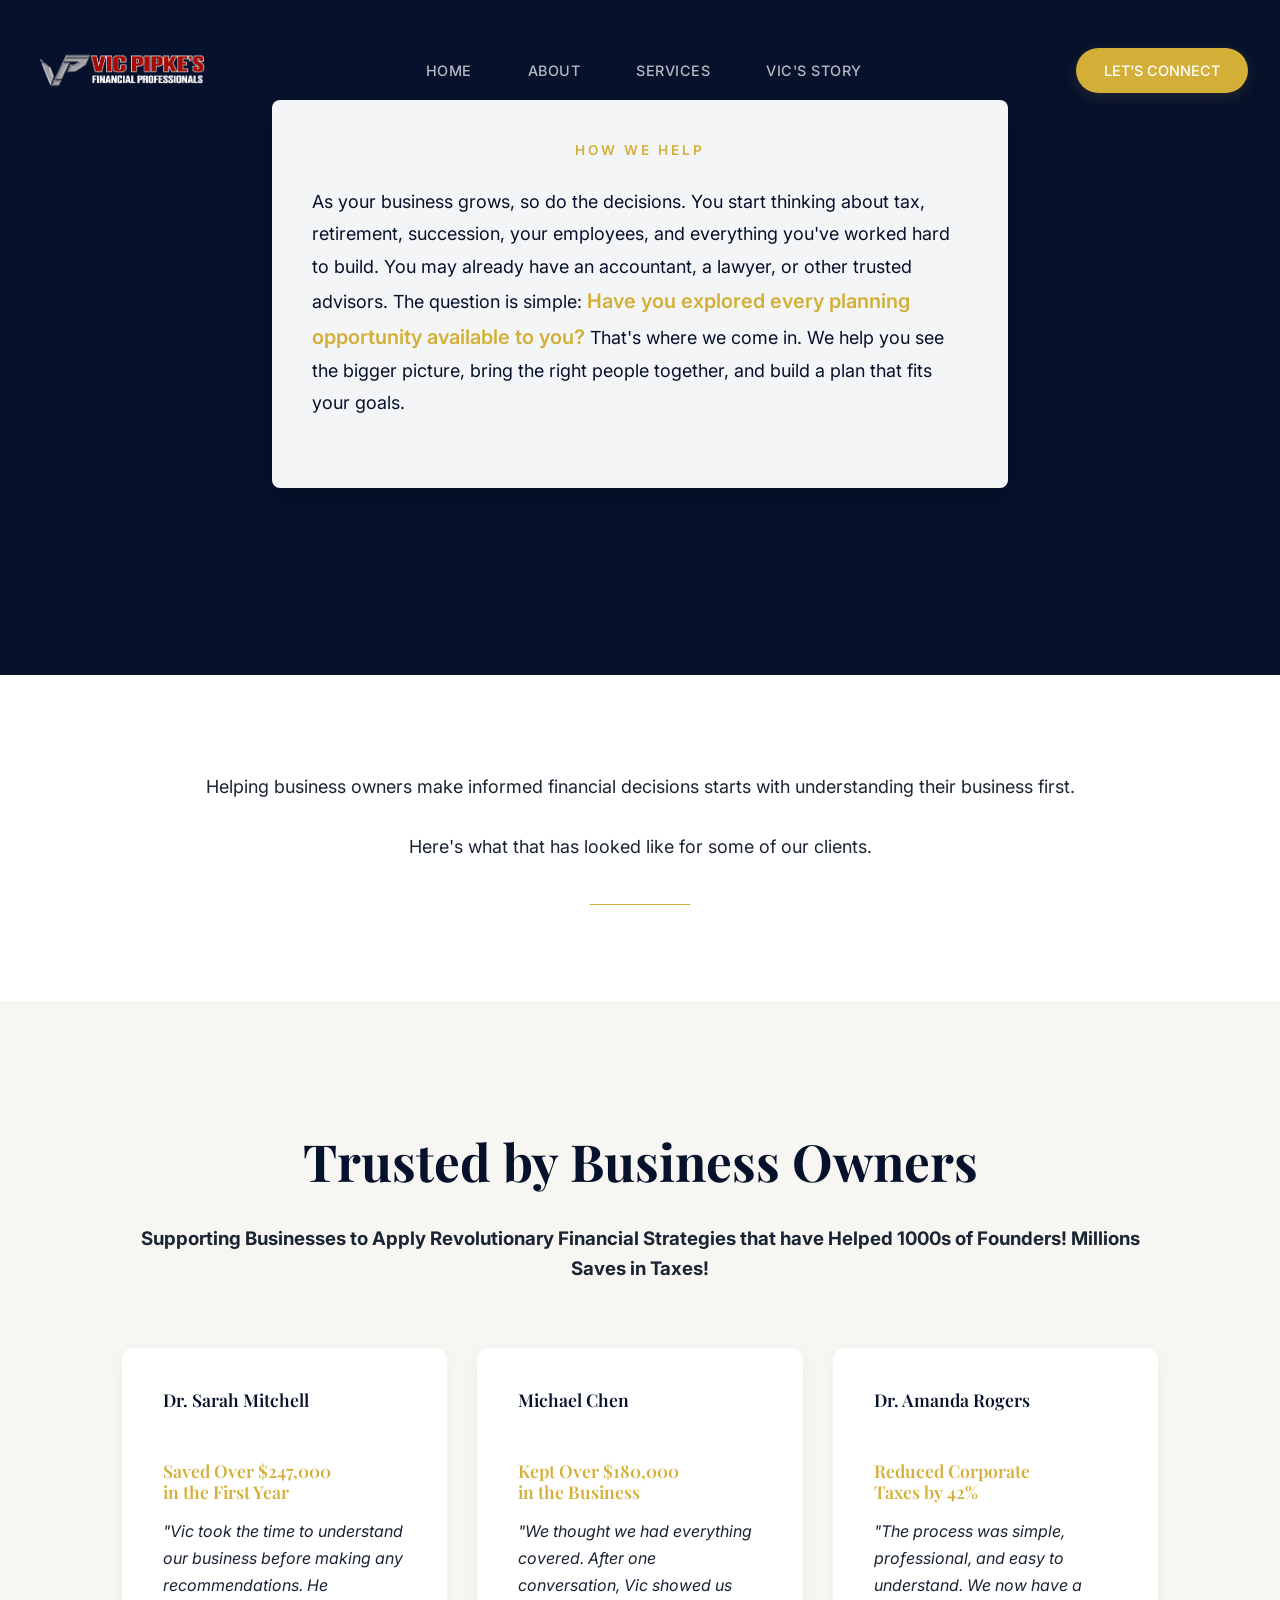
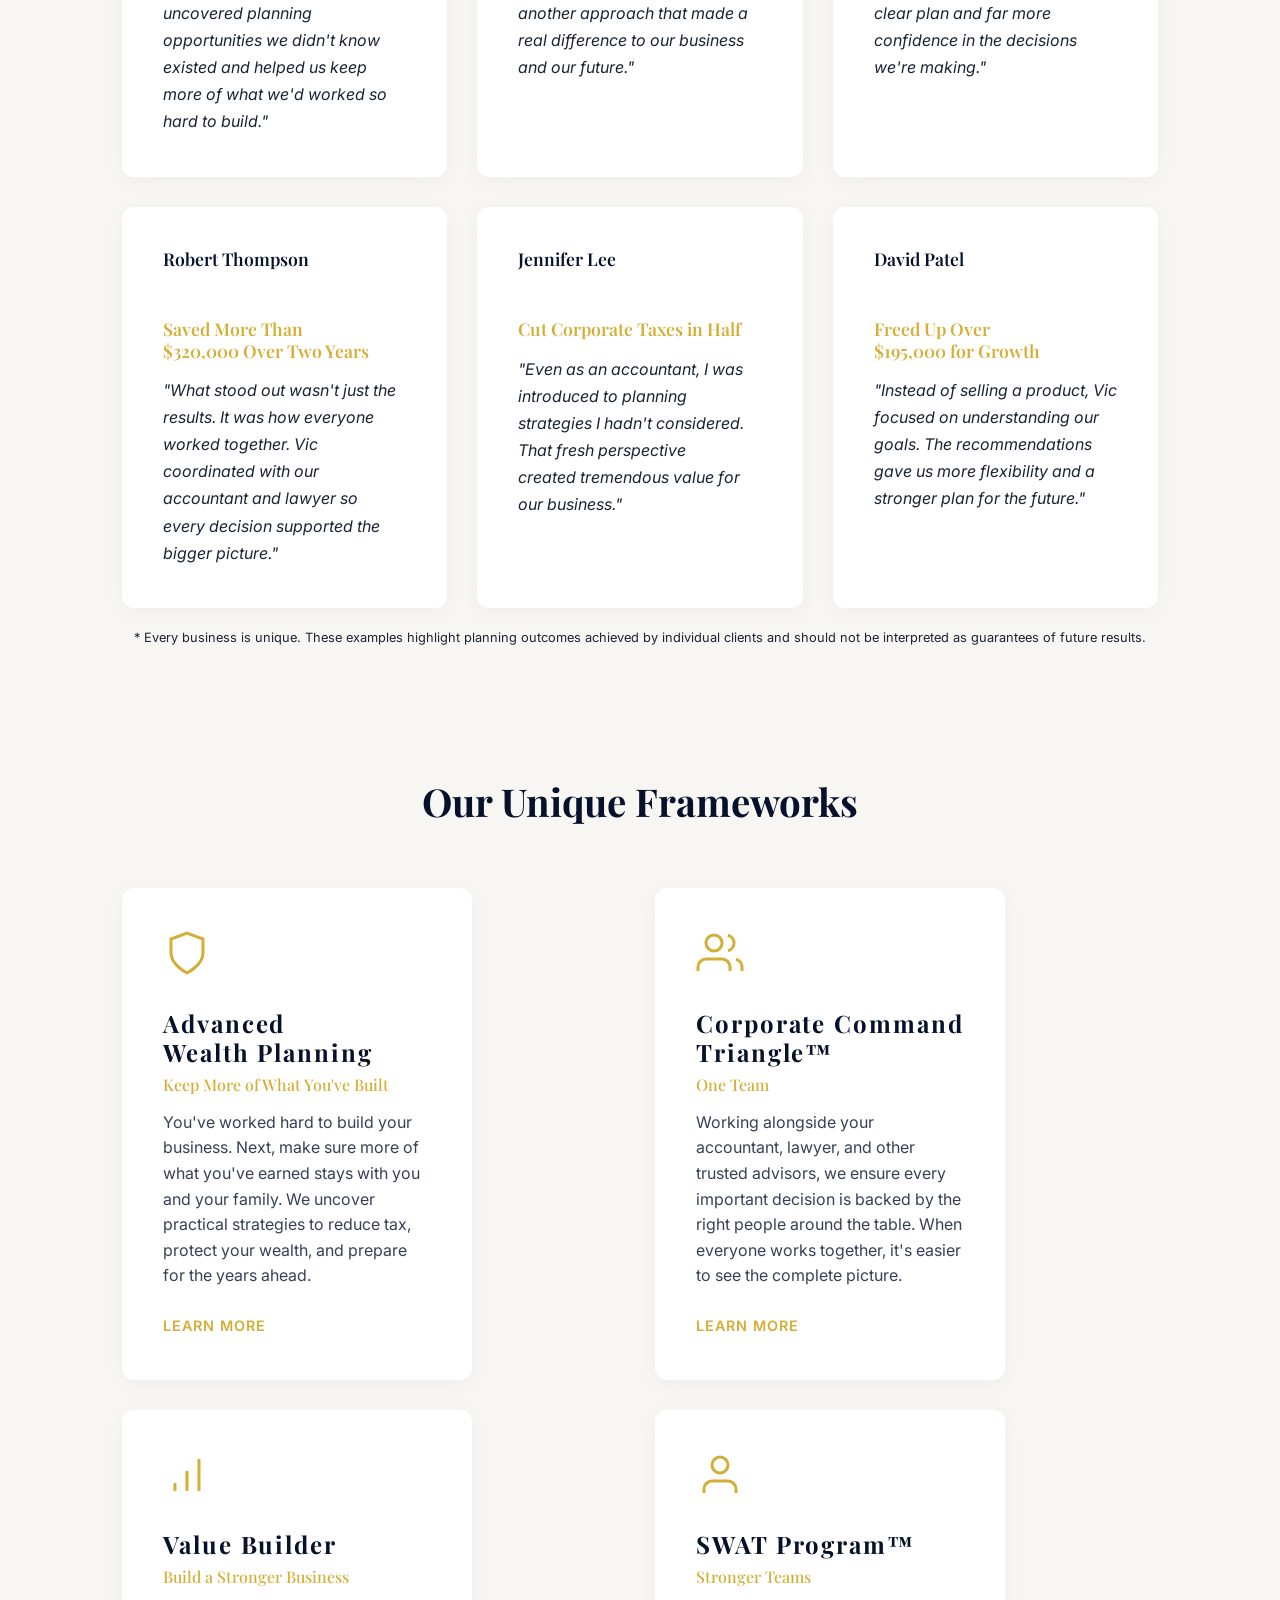
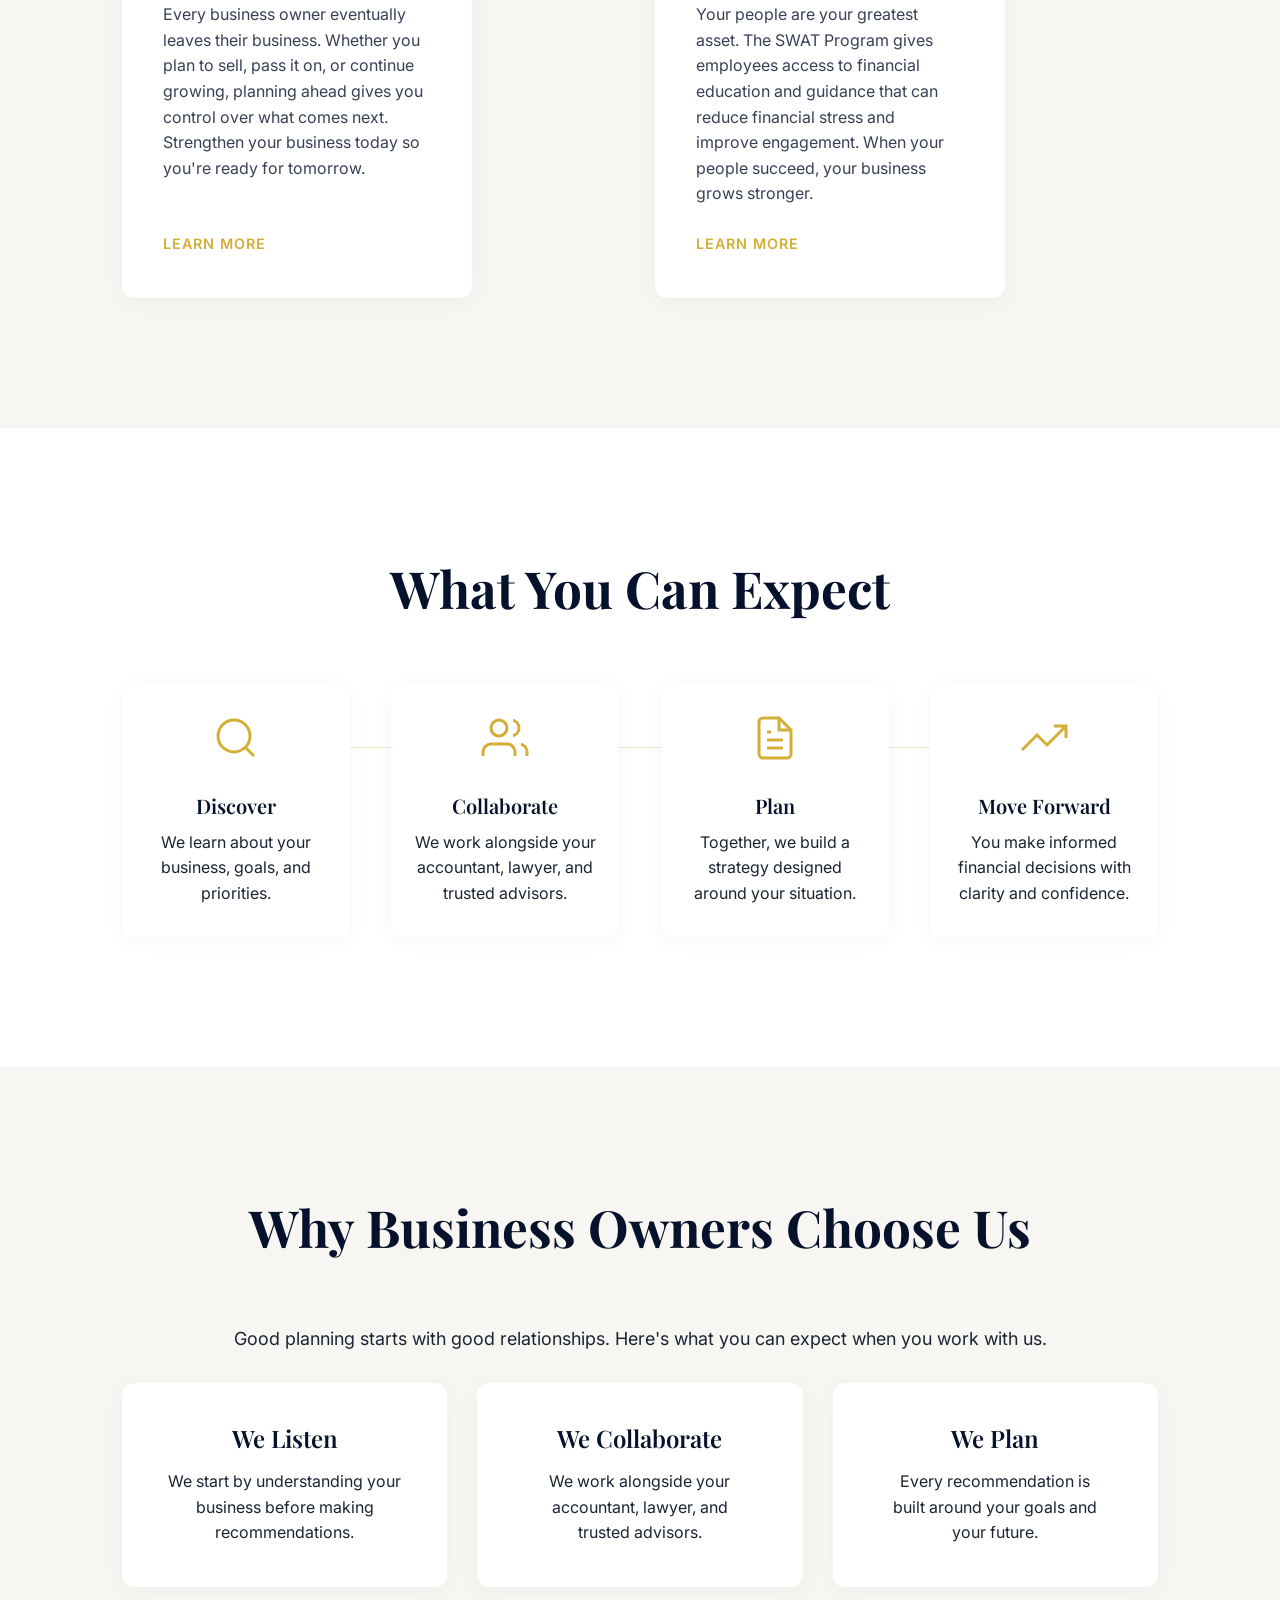
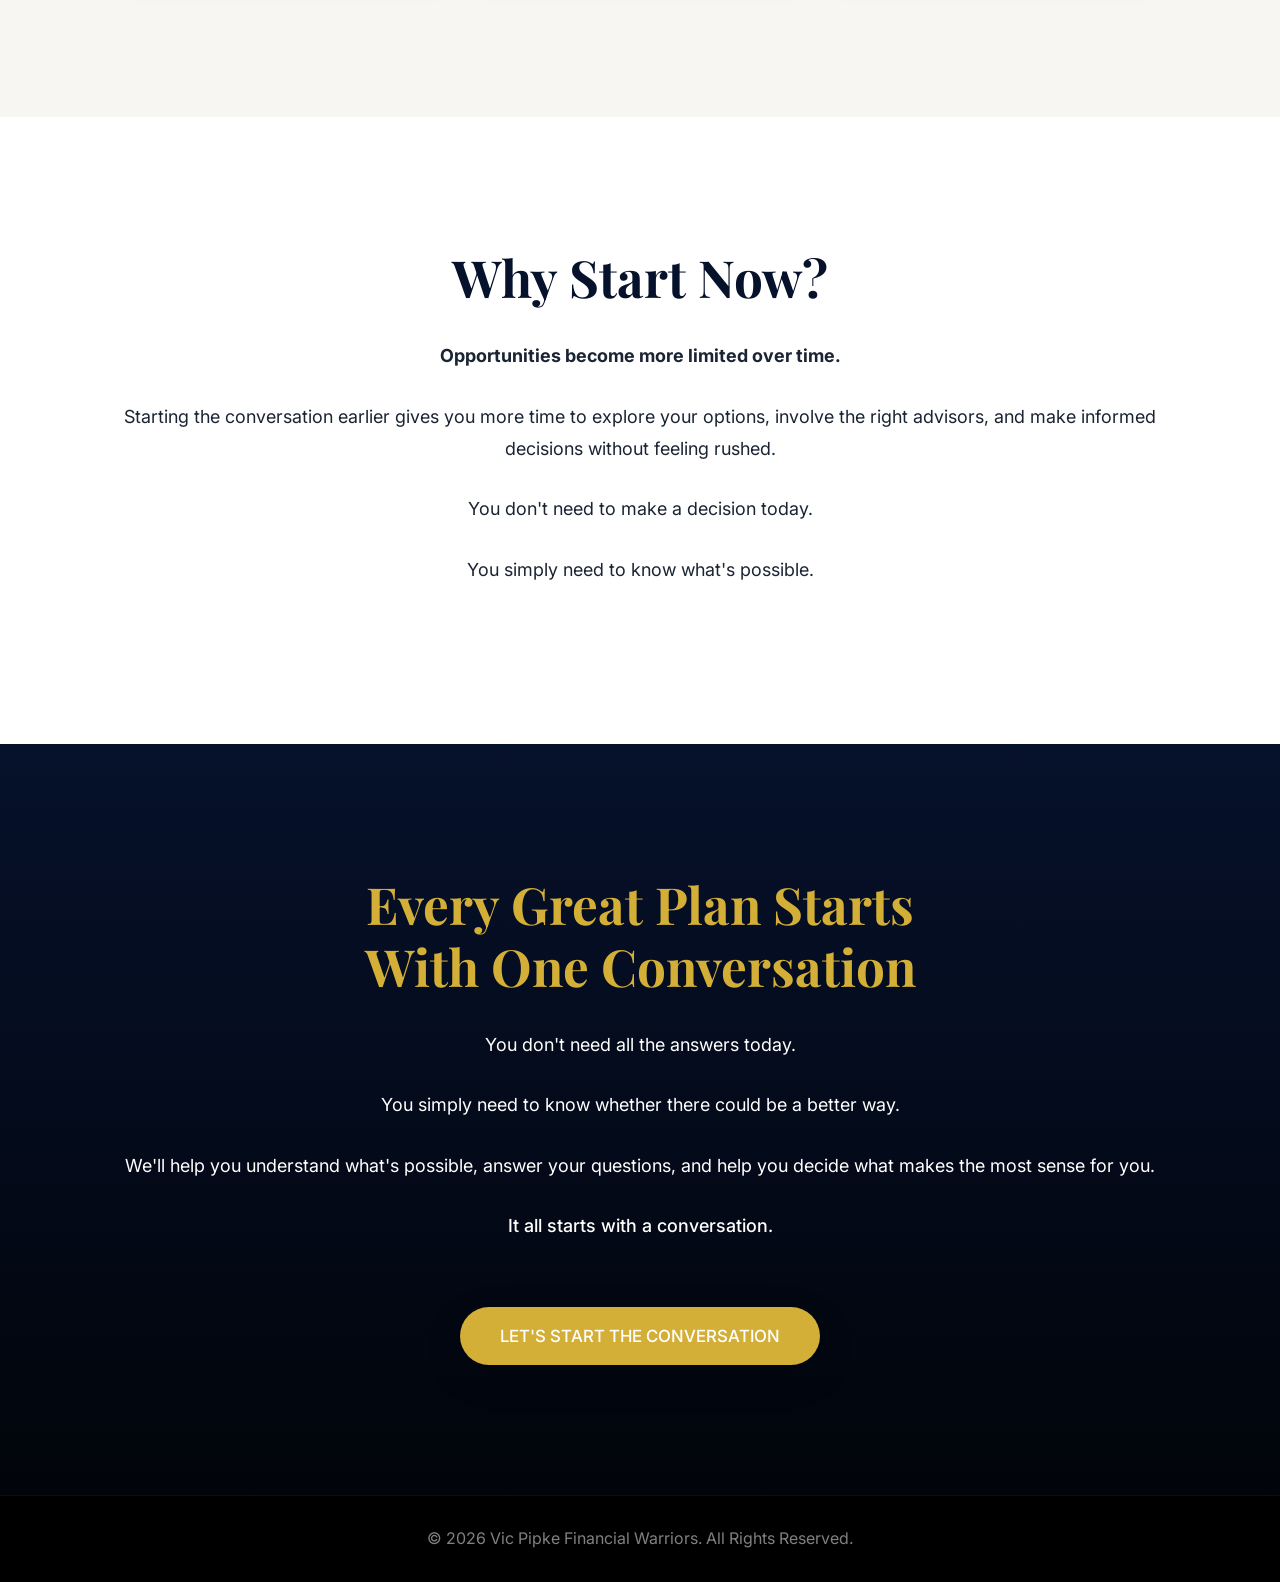
==== commit 2e03f898: "update 2" ====
--- a/services.html
+++ b/services.html
@@ -78,7 +78,7 @@
       <div class="container">
         <div class="section-header text-center">
           <h1 class="section-heading">Trusted by Business Owners</h1>
-          <p style="font-weight: bold; font-size: 14pt; margin-top: 15px;">1500+ Businesses Supported and Millions Saved in Taxes</p>
+          <p style="font-weight: bold; font-size: 14pt; margin-top: 15px;">Supporting Businesses to Apply Revolutionary Financial Strategies that have Helped 1000s of Founders! Millions Saves in Taxes!</p>
         </div>
         
         <div class="testimonial-grid">
--- a/assets/css/styles.css
+++ b/assets/css/styles.css
@@ -1990,3 +1990,20 @@
     border-radius: 8px;
     box-shadow: 0 10px 30px rgba(0, 0, 0, 0.15);
 }
+
+/* Mobile Polish Additions */
+@media (max-width: 768px) {
+    .navbar { height: 76px !important; padding-left: 20px !important; padding-right: 20px !important; }
+    .navbar-container { height: 100%; display: flex; align-items: center; }
+    .navbar-brand { padding-left: 8px !important; }
+    .navbar-logo img { max-height: 44px !important; width: auto !important; }
+    .nav-cta .button-primary { height: 50px !important; padding: 0 20px !important; font-size: 15px !important; border-radius: 9999px !important; white-space: nowrap !important; display: inline-flex !important; align-items: center !important; justify-content: center !important; }
+    .mobile-menu-toggle { width: 44px !important; height: 44px !important; padding: 13px 8px !important; box-sizing: border-box !important; }
+    #hero-services { padding-top: 116px !important; }
+    .services-hero-inner.silver-card { border-radius: 16px !important; padding: 48px 24px !important; }
+    .editorial-body, .services-hero-body p { font-size: 19px !important; line-height: 1.8 !important; max-width: 36ch !important; margin-left: auto !important; margin-right: auto !important; margin-bottom: 28px !important; }
+    .services-hero-headline, h1, h2, h3, .section-heading { margin-bottom: 28px !important; }
+    .hero-eyebrow { font-size: 15px !important; margin-bottom: 24px !important; letter-spacing: 2px !important; }
+    .container, .hero-content-container, .services-hero-content { padding-left: 24px !important; padding-right: 24px !important; }
+    body { overflow-x: hidden !important; }
+}
